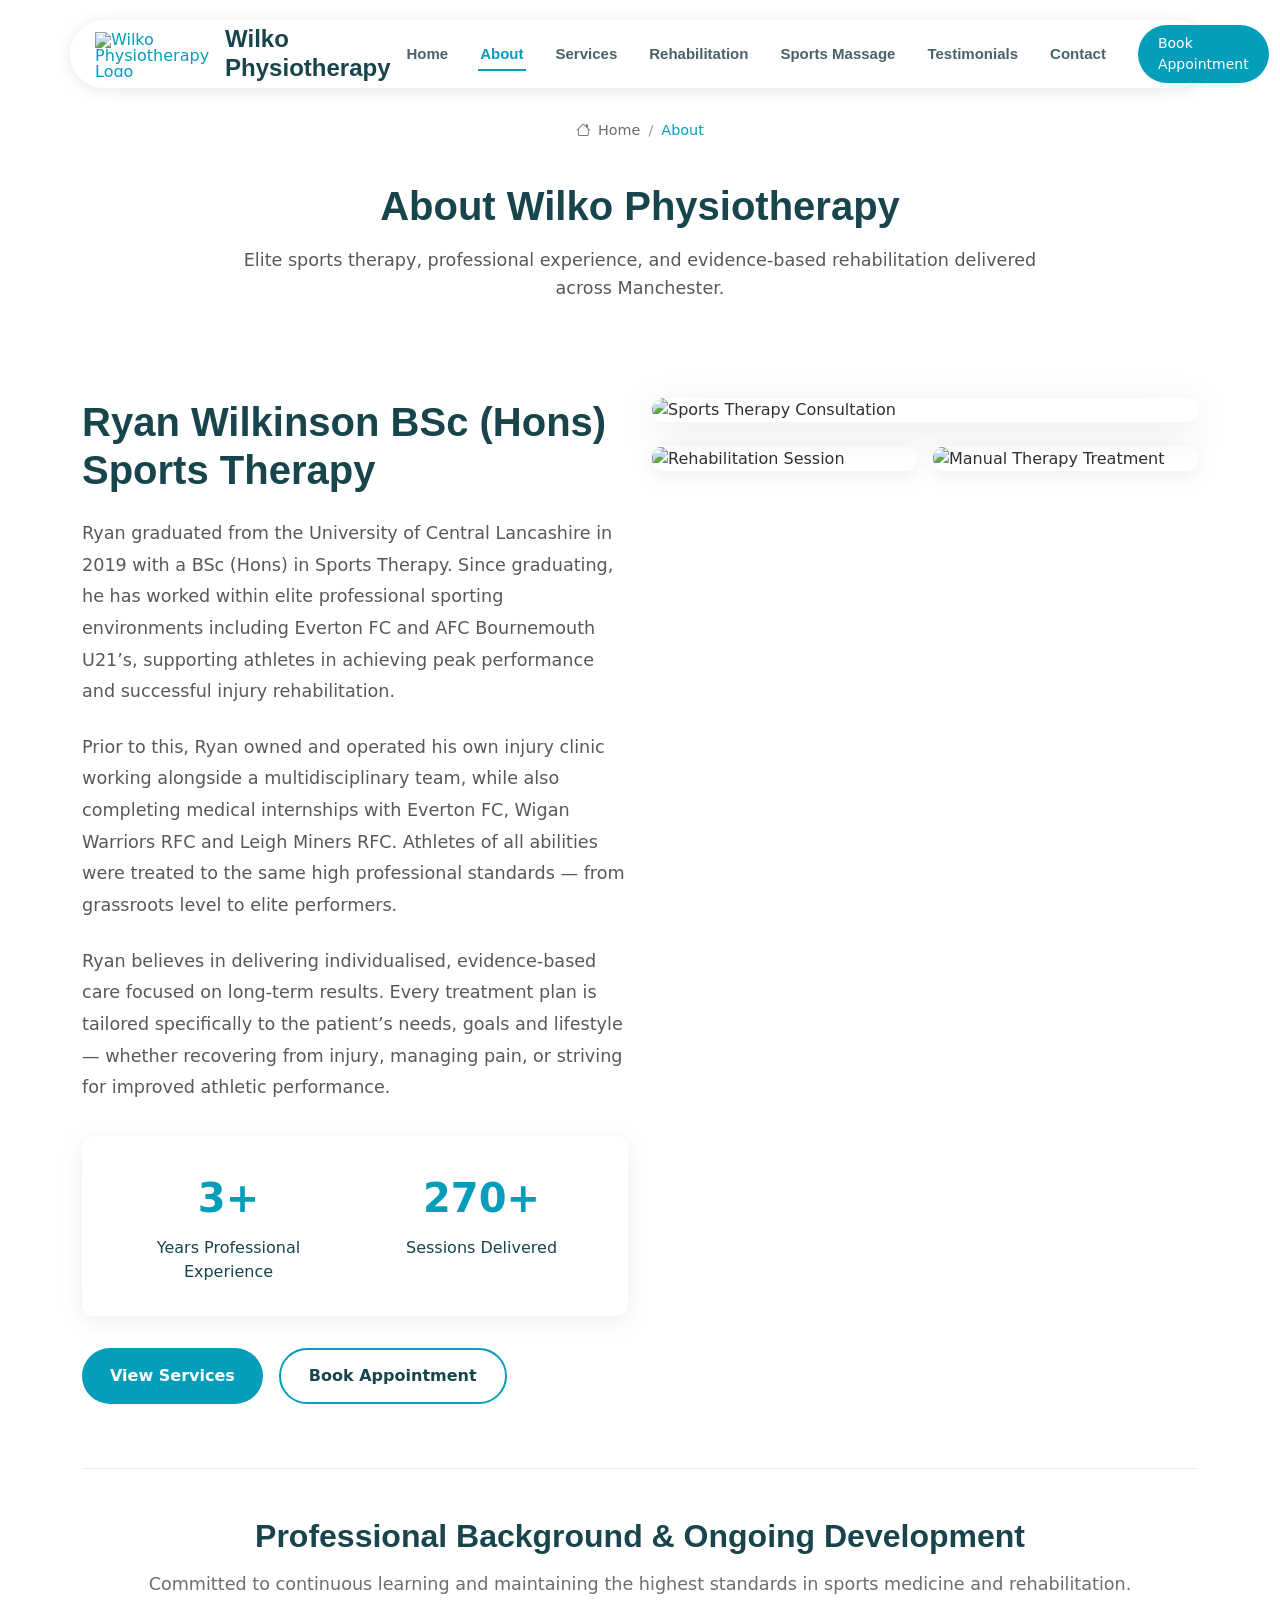
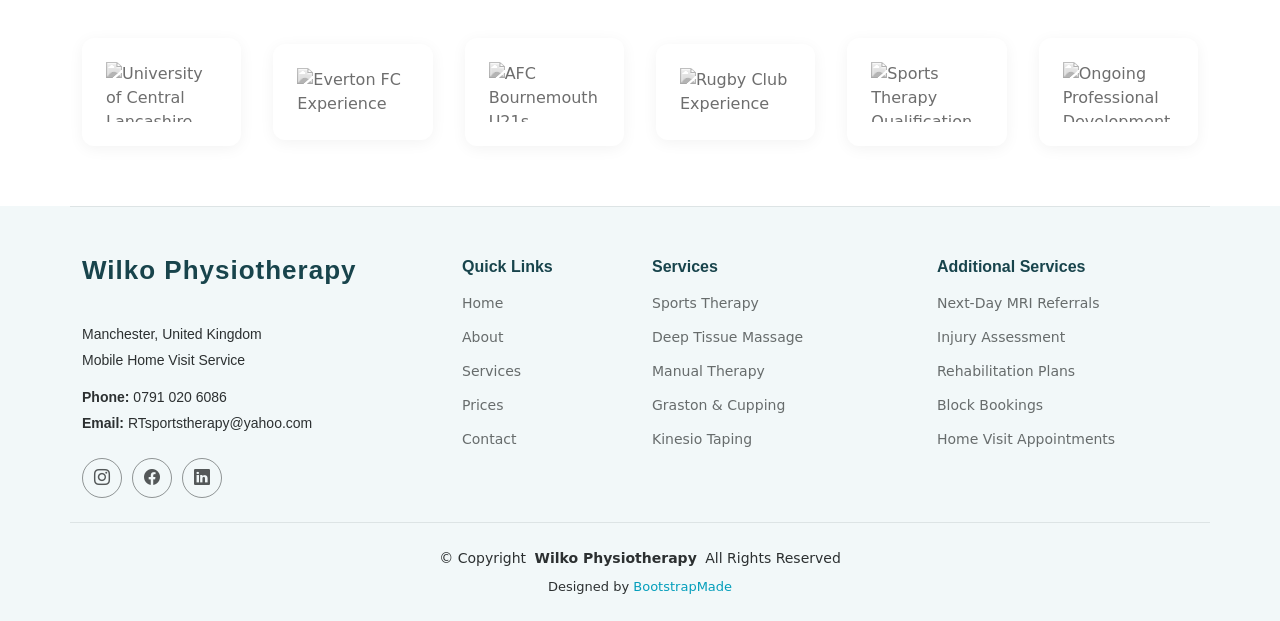
==== about.html @ 03a546a5 "first commit" ====
<!DOCTYPE html>
<html lang="en">

<head>
  <meta charset="utf-8">
  <meta content="width=device-width, initial-scale=1.0" name="viewport">

  <title>About | Wilko Physiotherapy Manchester</title>
  <meta name="description" content="Learn more about Wilko Physiotherapy in Manchester. Expert sports therapy, injury rehabilitation and performance treatment delivered by Ryan Wilkinson BSc (Hons).">
  <meta name="keywords" content="Sports Therapist Manchester, Physiotherapy Manchester, Injury Rehabilitation, Sports Massage Manchester, Wilko Physiotherapy">

  <!-- Favicons -->
  <link href="assets/img/wilko-favicon.png" rel="icon">
  <link href="assets/img/wilko-apple-touch.png" rel="apple-touch-icon">

  <!-- Google Fonts (Clean + Modern) -->
  <link href="https://fonts.googleapis.com" rel="preconnect">
  <link href="https://fonts.gstatic.com" rel="preconnect" crossorigin>
  <link href="https://fonts.googleapis.com/css2?family=Montserrat:wght@400;500;600;700&family=Inter:wght@300;400;500;600&display=swap" rel="stylesheet">

  <!-- Vendor CSS Files -->
  <link href="assets/vendor/bootstrap/css/bootstrap.min.css" rel="stylesheet">
  <link href="assets/vendor/bootstrap-icons/bootstrap-icons.css" rel="stylesheet">
  <link href="assets/vendor/aos/aos.css" rel="stylesheet">
  <link href="assets/vendor/fontawesome-free/css/all.min.css" rel="stylesheet">
  <link href="assets/vendor/swiper/swiper-bundle.min.css" rel="stylesheet">
  <link href="assets/vendor/glightbox/css/glightbox.min.css" rel="stylesheet">

  <!-- Main CSS File -->
  <link href="assets/css/main.css" rel="stylesheet">

</head>

<body class="about-page">

  <header id="header" class="header d-flex align-items-center fixed-top">
    <div class="header-container container-fluid container-xl position-relative d-flex align-items-center justify-content-between">

      <!-- Logo -->
      <a href="index.html" class="logo d-flex align-items-center me-auto me-xl-0">
        <img src="assets/img/wilko-logo.png" alt="Wilko Physiotherapy Logo" style="max-height: 45px;">
        <h1 class="sitename ms-2">Wilko Physiotherapy</h1>
      </a>

      <!-- Navigation -->
      <nav id="navmenu" class="navmenu">
        <ul>
          <li><a href="index.html">Home</a></li>
          <li><a href="about.html" class="active">About</a></li>
          <li><a href="services.html">Services</a></li>
          <li><a href="rehabilitation.html">Rehabilitation</a></li>
          <li><a href="sports-massage.html">Sports Massage</a></li>
          <li><a href="testimonials.html">Testimonials</a></li>
          <li><a href="contact.html">Contact</a></li>
        </ul>
        <i class="mobile-nav-toggle d-xl-none bi bi-list"></i>
      </nav>

      <!-- CTA Button -->
      <a class="btn-getstarted" href="contact.html">Book Appointment</a>

    </div>
  </header>

  <main class="main">

  <!-- Page Title -->
  <div class="page-title">
    <div class="breadcrumbs">
      <nav aria-label="breadcrumb">
        <ol class="breadcrumb">
          <li class="breadcrumb-item"><a href="index.html"><i class="bi bi-house"></i> Home</a></li>
          <li class="breadcrumb-item active current">About</li>
        </ol>
      </nav>
    </div>

    <div class="title-wrapper">
      <h1>About Wilko Physiotherapy</h1>
      <p>Elite sports therapy, professional experience, and evidence-based rehabilitation delivered across Manchester.</p>
    </div>
  </div><!-- End Page Title -->

  <!-- About Section -->
  <section id="about" class="about section">

    <div class="container" data-aos="fade-up" data-aos-delay="100">

      <div class="row gy-4">
        <div class="col-lg-6">
          <div class="content">
            <h2>Ryan Wilkinson BSc (Hons) Sports Therapy</h2>
            <p>
              Ryan graduated from the University of Central Lancashire in 2019 with a BSc (Hons) in Sports Therapy. Since graduating, he has worked within elite professional sporting environments including Everton FC and AFC Bournemouth U21’s, supporting athletes in achieving peak performance and successful injury rehabilitation.
            </p>
            <p>
              Prior to this, Ryan owned and operated his own injury clinic working alongside a multidisciplinary team, while also completing medical internships with Everton FC, Wigan Warriors RFC and Leigh Miners RFC. Athletes of all abilities were treated to the same high professional standards — from grassroots level to elite performers.
            </p>
            <p>
              Ryan believes in delivering individualised, evidence-based care focused on long-term results. Every treatment plan is tailored specifically to the patient’s needs, goals and lifestyle — whether recovering from injury, managing pain, or striving for improved athletic performance.
            </p>

            <div class="stats-container" data-aos="fade-up" data-aos-delay="200">
              <div class="row gy-4">
                <div class="col-sm-6 col-lg-12 col-xl-6">
                  <div class="stat-item">
                    <div class="stat-number">
                      <span data-purecounter-start="0" data-purecounter-end="6" data-purecounter-duration="1" class="purecounter"></span>+
                    </div>
                    <div class="stat-label">Years Professional Experience</div>
                  </div>
                </div>
                <div class="col-sm-6 col-lg-12 col-xl-6">
                  <div class="stat-item">
                    <div class="stat-number">
                      <span data-purecounter-start="0" data-purecounter-end="1000" data-purecounter-duration="2" class="purecounter"></span>+
                    </div>
                    <div class="stat-label">Sessions Delivered</div>
                  </div>
                </div>
              </div>
            </div>

            <div class="cta-buttons" data-aos="fade-up" data-aos-delay="300">
              <a href="services.html" class="btn-primary">View Services</a>
              <a href="contact.html" class="btn-secondary">Book Appointment</a>
            </div>
          </div>
        </div>

        <div class="col-lg-6">
          <div class="image-section" data-aos="fade-left" data-aos-delay="200">
            <div class="main-image">
              <img src="assets/img/health/consultation-3.webp" alt="Sports Therapy Consultation" class="img-fluid">
            </div>
            <div class="image-grid">
              <div class="grid-item">
                <img src="assets/img/health/facilities-2.webp" alt="Rehabilitation Session" class="img-fluid">
              </div>
              <div class="grid-item">
                <img src="assets/img/health/staff-5.webp" alt="Manual Therapy Treatment" class="img-fluid">
              </div>
            </div>
          </div>
        </div>
      </div>

      <div class="certifications-section" data-aos="fade-up" data-aos-delay="400">
        <div class="row">
          <div class="col-lg-12">
            <div class="section-header">
              <h3>Professional Background & Ongoing Development</h3>
              <p>Committed to continuous learning and maintaining the highest standards in sports medicine and rehabilitation.</p>
            </div>
            <div class="certifications-grid">
              <div class="certification-item">
                <img src="assets/img/clients/clients-1.webp" alt="University of Central Lancashire" class="img-fluid">
              </div>
              <div class="certification-item">
                <img src="assets/img/clients/clients-2.webp" alt="Everton FC Experience" class="img-fluid">
              </div>
              <div class="certification-item">
                <img src="assets/img/clients/clients-3.webp" alt="AFC Bournemouth U21s" class="img-fluid">
              </div>
              <div class="certification-item">
                <img src="assets/img/clients/clients-4.webp" alt="Rugby Club Experience" class="img-fluid">
              </div>
              <div class="certification-item">
                <img src="assets/img/clients/clients-5.webp" alt="Sports Therapy Qualification" class="img-fluid">
              </div>
              <div class="certification-item">
                <img src="assets/img/clients/clients-6.webp" alt="Ongoing Professional Development" class="img-fluid">
              </div>
            </div>
          </div>
        </div>
      </div>

    </div>

  </section><!-- /About Section -->

  </main>

 <footer id="footer" class="footer position-relative light-background">

  <div class="container footer-top">
    <div class="row gy-4">

      <!-- About / Contact -->
      <div class="col-lg-4 col-md-6 footer-about">
        <a href="index.html" class="logo d-flex align-items-center">
          <span class="sitename">Wilko Physiotherapy</span>
        </a>
        <div class="footer-contact pt-3">
          <p>Manchester, United Kingdom</p>
          <p>Mobile Home Visit Service</p>
          <p class="mt-3"><strong>Phone:</strong> <span>0791 020 6086</span></p>
          <p><strong>Email:</strong> <span>RTsportstherapy@yahoo.com</span></p>
        </div>
        <div class="social-links d-flex mt-4">
          <!-- Add real links when available -->
          <a href="#"><i class="bi bi-instagram"></i></a>
          <a href="#"><i class="bi bi-facebook"></i></a>
          <a href="#"><i class="bi bi-linkedin"></i></a>
        </div>
      </div>

      <!-- Quick Links -->
      <div class="col-lg-2 col-md-3 footer-links">
        <h4>Quick Links</h4>
        <ul>
          <li><a href="index.html">Home</a></li>
          <li><a href="about.html">About</a></li>
          <li><a href="services.html">Services</a></li>
          <li><a href="prices.html">Prices</a></li>
          <li><a href="contact.html">Contact</a></li>
        </ul>
      </div>

      <!-- Services -->
      <div class="col-lg-3 col-md-4 footer-links">
        <h4>Services</h4>
        <ul>
          <li><a href="services.html">Sports Therapy</a></li>
          <li><a href="services.html">Deep Tissue Massage</a></li>
          <li><a href="services.html">Manual Therapy</a></li>
          <li><a href="services.html">Graston & Cupping</a></li>
          <li><a href="services.html">Kinesio Taping</a></li>
        </ul>
      </div>

      <!-- MRI & Booking Info -->
      <div class="col-lg-3 col-md-4 footer-links">
        <h4>Additional Services</h4>
        <ul>
          <li><a href="contact.html">Next-Day MRI Referrals</a></li>
          <li><a href="contact.html">Injury Assessment</a></li>
          <li><a href="contact.html">Rehabilitation Plans</a></li>
          <li><a href="contact.html">Block Bookings</a></li>
          <li><a href="contact.html">Home Visit Appointments</a></li>
        </ul>
      </div>

    </div>
  </div>

  <div class="container copyright text-center mt-4">
    <p>© <span>Copyright</span> 
      <strong class="px-1 sitename">Wilko Physiotherapy</strong> 
      <span>All Rights Reserved</span>
    </p>
    <div class="credits">
      <!-- All the links in the footer should remain intact. -->
      <!-- You can delete the links only if you've purchased the pro version. -->
      Designed by <a href="https://bootstrapmade.com/">BootstrapMade</a>
    </div>
  </div>

</footer>

  <!-- Scroll Top -->
  <a href="#" id="scroll-top" class="scroll-top d-flex align-items-center justify-content-center"><i class="bi bi-arrow-up-short"></i></a>

  <!-- Preloader -->
  <div id="preloader"></div>

  <!-- Vendor JS Files -->
  <script src="assets/vendor/bootstrap/js/bootstrap.bundle.min.js"></script>
  <script src="assets/vendor/php-email-form/validate.js"></script>
  <script src="assets/vendor/aos/aos.js"></script>
  <script src="assets/vendor/purecounter/purecounter_vanilla.js"></script>
  <script src="assets/vendor/swiper/swiper-bundle.min.js"></script>
  <script src="assets/vendor/imagesloaded/imagesloaded.pkgd.min.js"></script>
  <script src="assets/vendor/isotope-layout/isotope.pkgd.min.js"></script>
  <script src="assets/vendor/glightbox/js/glightbox.min.js"></script>

  <!-- Main JS File -->
  <script src="assets/js/main.js"></script>

</body>

</html>
---- assets/css/main.css ----
/**
* Template Name: MediTrust
* Template URL: https://bootstrapmade.com/meditrust-bootstrap-hospital-website-template/
* Updated: Jul 04 2025 with Bootstrap v5.3.7
* Author: BootstrapMade.com
* License: https://bootstrapmade.com/license/
*/

@charset "UTF-8";

/*--------------------------------------------------------------
# Font & Color Variables
# Help: https://bootstrapmade.com/color-system/
--------------------------------------------------------------*/
/* Fonts */
:root {
  --default-font: "Roboto",  system-ui, -apple-system, "Segoe UI", Roboto, "Helvetica Neue", Arial, "Noto Sans", "Liberation Sans", sans-serif, "Apple Color Emoji", "Segoe UI Emoji", "Segoe UI Symbol", "Noto Color Emoji";
  --heading-font: "Raleway",  sans-serif;
  --nav-font: "Lato",  sans-serif;
}

/* Global Colors - The following color variables are used throughout the website. Updating them here will change the color scheme of the entire website */
:root { 
  --background-color: #ffffff; /* Background color for the entire website, including individual sections */
  --default-color: #2c3031; /* Default color used for the majority of the text content across the entire website */
  --heading-color: #18444c; /* Color for headings, subheadings and title throughout the website */
  --accent-color: #049ebb; /* Accent color that represents your brand on the website. It's used for buttons, links, and other elements that need to stand out */
  --surface-color: #ffffff; /* The surface color is used as a background of boxed elements within sections, such as cards, icon boxes, or other elements that require a visual separation from the global background. */
  --contrast-color: #ffffff; /* Contrast color for text, ensuring readability against backgrounds of accent, heading, or default colors. */
}

/* Nav Menu Colors - The following color variables are used specifically for the navigation menu. They are separate from the global colors to allow for more customization options */
:root {
  --nav-color: #496268;  /* The default color of the main navmenu links */
  --nav-hover-color: #049ebb; /* Applied to main navmenu links when they are hovered over or active */
  --nav-mobile-background-color: #ffffff; /* Used as the background color for mobile navigation menu */
  --nav-dropdown-background-color: #ffffff; /* Used as the background color for dropdown items that appear when hovering over primary navigation items */
  --nav-dropdown-color: #496268; /* Used for navigation links of the dropdown items in the navigation menu. */
  --nav-dropdown-hover-color: #049ebb; /* Similar to --nav-hover-color, this color is applied to dropdown navigation links when they are hovered over. */
}

/* Color Presets - These classes override global colors when applied to any section or element, providing reuse of the sam color scheme. */

.light-background {
  --background-color: #f2f8f9;
  --surface-color: #ffffff;
}

.dark-background {
  --background-color: #021418;
  --default-color: #ffffff;
  --heading-color: #ffffff;
  --surface-color: #11262a;
  --contrast-color: #ffffff;
}

/* Smooth scroll */
:root {
  scroll-behavior: smooth;
}

/*--------------------------------------------------------------
# General Styling & Shared Classes
--------------------------------------------------------------*/
body {
  color: var(--default-color);
  background-color: var(--background-color);
  font-family: var(--default-font);
}

a {
  color: var(--accent-color);
  text-decoration: none;
  transition: 0.3s;
}

a:hover {
  color: color-mix(in srgb, var(--accent-color), transparent 25%);
  text-decoration: none;
}

h1,
h2,
h3,
h4,
h5,
h6 {
  color: var(--heading-color);
  font-family: var(--heading-font);
}

/* PHP Email Form Messages
------------------------------*/
.php-email-form .error-message {
  display: none;
  background: #df1529;
  color: #ffffff;
  text-align: left;
  padding: 15px;
  margin-bottom: 24px;
  font-weight: 600;
}

.php-email-form .sent-message {
  display: none;
  color: #ffffff;
  background: #059652;
  text-align: center;
  padding: 15px;
  margin-bottom: 24px;
  font-weight: 600;
}

.php-email-form .loading {
  display: none;
  background: var(--surface-color);
  text-align: center;
  padding: 15px;
  margin-bottom: 24px;
}

.php-email-form .loading:before {
  content: "";
  display: inline-block;
  border-radius: 50%;
  width: 24px;
  height: 24px;
  margin: 0 10px -6px 0;
  border: 3px solid var(--accent-color);
  border-top-color: var(--surface-color);
  animation: php-email-form-loading 1s linear infinite;
}

@keyframes php-email-form-loading {
  0% {
    transform: rotate(0deg);
  }

  100% {
    transform: rotate(360deg);
  }
}

/*--------------------------------------------------------------
# Global Header
--------------------------------------------------------------*/
.header {
  --background-color: rgba(255, 255, 255, 0);
  color: var(--default-color);
  background-color: var(--background-color);
  padding: 20px 0;
  transition: all 0.5s;
  z-index: 997;
}

.header .header-container {
  background: var(--surface-color);
  border-radius: 50px;
  padding: 5px 25px;
  box-shadow: 0px 2px 15px rgba(0, 0, 0, 0.1);
}

.header .logo {
  line-height: 1;
}

.header .logo img {
  max-height: 36px;
  margin-right: 8px;
}

.header .logo svg {
  height: 32px;
  padding-right: 5px;
  color: var(--accent-color);
}

@media (max-width: 575px) {
  .header .logo svg {
    height: 28px;
  }
}

.header .logo h1 {
  font-size: 24px;
  margin: 0;
  font-weight: 700;
  color: var(--heading-color);
}

@media (max-width: 575px) {
  .header .logo h1 {
    font-size: 20px;
  }
}

.header .btn-getstarted,
.header .btn-getstarted:focus {
  color: var(--contrast-color);
  background: var(--accent-color);
  font-size: 14px;
  padding: 8px 20px;
  margin: 0 0 0 30px;
  border-radius: 50px;
  transition: 0.3s;
}

.header .btn-getstarted:hover,
.header .btn-getstarted:focus:hover {
  color: var(--contrast-color);
  background: color-mix(in srgb, var(--accent-color), transparent 15%);
}

@media (max-width: 1200px) {
  .header {
    padding-top: 10px;
  }

  .header .header-container {
    margin-left: 10px;
    margin-right: 10px;
    padding: 10px 5px 10px 15px;
  }

  .header .logo {
    order: 1;
  }

  .header .btn-getstarted {
    order: 2;
    margin: 0 10px 0 0;
    padding: 6px 15px;
  }

  .header .navmenu {
    order: 3;
  }
}

/*--------------------------------------------------------------
# Navigation Menu
--------------------------------------------------------------*/
/* Desktop Navigation */
@media (min-width: 1200px) {
  .navmenu {
    padding: 0;
  }

  .navmenu ul {
    margin: 0;
    padding: 0;
    display: flex;
    list-style: none;
    align-items: center;
  }

  .navmenu li {
    position: relative;
  }

  .navmenu>ul>li {
    white-space: nowrap;
    padding: 15px 14px;
  }

  .navmenu>ul>li:last-child {
    padding-right: 0;
  }

  .navmenu a,
  .navmenu a:focus {
    color: var(--nav-color);
    font-size: 15px;
    padding: 0 2px;
    font-family: var(--nav-font);
    font-weight: 600;
    display: flex;
    align-items: center;
    justify-content: space-between;
    white-space: nowrap;
    transition: 0.3s;
    position: relative;
  }

  .navmenu a i,
  .navmenu a:focus i {
    font-size: 12px;
    line-height: 0;
    margin-left: 5px;
    transition: 0.3s;
  }

  .navmenu>ul>li>a:before {
    content: "";
    position: absolute;
    width: 100%;
    height: 2px;
    bottom: -6px;
    left: 0;
    background-color: var(--accent-color);
    visibility: hidden;
    width: 0px;
    transition: all 0.3s ease-in-out 0s;
  }

  .navmenu a:hover:before,
  .navmenu li:hover>a:before,
  .navmenu .active:before {
    visibility: visible;
    width: 100%;
  }

  .navmenu li:hover>a,
  .navmenu .active,
  .navmenu .active:focus {
    color: var(--nav-hover-color);
  }

  .navmenu .dropdown ul {
    margin: 0;
    padding: 10px 0;
    background: var(--nav-dropdown-background-color);
    display: block;
    position: absolute;
    visibility: hidden;
    left: 14px;
    top: 130%;
    opacity: 0;
    transition: 0.3s;
    border-radius: 4px;
    z-index: 99;
    box-shadow: 0px 0px 30px rgba(0, 0, 0, 0.1);
  }

  .navmenu .dropdown ul li {
    min-width: 200px;
  }

  .navmenu .dropdown ul a {
    padding: 10px 20px;
    font-size: 15px;
    text-transform: none;
    color: var(--nav-dropdown-color);
  }

  .navmenu .dropdown ul a i {
    font-size: 12px;
  }

  .navmenu .dropdown ul a:hover,
  .navmenu .dropdown ul .active:hover,
  .navmenu .dropdown ul li:hover>a {
    color: var(--nav-dropdown-hover-color);
  }

  .navmenu .dropdown:hover>ul {
    opacity: 1;
    top: 100%;
    visibility: visible;
  }

  .navmenu .dropdown .dropdown ul {
    top: 0;
    left: -90%;
    visibility: hidden;
  }

  .navmenu .dropdown .dropdown:hover>ul {
    opacity: 1;
    top: 0;
    left: -100%;
    visibility: visible;
  }
}

/* Mobile Navigation */
@media (max-width: 1199px) {
  .mobile-nav-toggle {
    color: var(--nav-color);
    font-size: 28px;
    line-height: 0;
    margin-right: 10px;
    cursor: pointer;
    transition: color 0.3s;
  }

  .navmenu {
    padding: 0;
    z-index: 9997;
  }

  .navmenu ul {
    display: none;
    list-style: none;
    position: absolute;
    inset: 60px 20px 20px 20px;
    padding: 10px 0;
    margin: 0;
    border-radius: 6px;
    background-color: var(--nav-mobile-background-color);
    border: 1px solid color-mix(in srgb, var(--default-color), transparent 90%);
    box-shadow: none;
    overflow-y: auto;
    transition: 0.3s;
    z-index: 9998;
  }

  .navmenu a,
  .navmenu a:focus {
    color: var(--nav-dropdown-color);
    padding: 10px 20px;
    font-family: var(--nav-font);
    font-size: 17px;
    font-weight: 500;
    display: flex;
    align-items: center;
    justify-content: space-between;
    white-space: nowrap;
    transition: 0.3s;
  }

  .navmenu a i,
  .navmenu a:focus i {
    font-size: 12px;
    line-height: 0;
    margin-left: 5px;
    width: 30px;
    height: 30px;
    display: flex;
    align-items: center;
    justify-content: center;
    border-radius: 50%;
    transition: 0.3s;
    background-color: color-mix(in srgb, var(--accent-color), transparent 90%);
  }

  .navmenu a i:hover,
  .navmenu a:focus i:hover {
    background-color: var(--accent-color);
    color: var(--contrast-color);
  }

  .navmenu a:hover,
  .navmenu .active,
  .navmenu .active:focus {
    color: var(--nav-dropdown-hover-color);
  }

  .navmenu .active i,
  .navmenu .active:focus i {
    background-color: var(--accent-color);
    color: var(--contrast-color);
    transform: rotate(180deg);
  }

  .navmenu .dropdown ul {
    position: static;
    display: none;
    z-index: 99;
    padding: 10px 0;
    margin: 10px 20px;
    background-color: var(--nav-dropdown-background-color);
    transition: all 0.5s ease-in-out;
  }

  .navmenu .dropdown ul ul {
    background-color: rgba(33, 37, 41, 0.1);
  }

  .navmenu .dropdown>.dropdown-active {
    display: block;
    background-color: rgba(33, 37, 41, 0.03);
  }

  .mobile-nav-active {
    overflow: hidden;
  }

  .mobile-nav-active .mobile-nav-toggle {
    color: #fff;
    position: absolute;
    font-size: 32px;
    top: 15px;
    right: 15px;
    margin-right: 0;
    z-index: 9999;
  }

  .mobile-nav-active .navmenu {
    position: fixed;
    overflow: hidden;
    inset: 0;
    background: rgba(33, 37, 41, 0.8);
    transition: 0.3s;
  }

  .mobile-nav-active .navmenu>ul {
    display: block;
  }
}

/*--------------------------------------------------------------
# Global Footer
--------------------------------------------------------------*/
.footer {
  color: var(--default-color);
  background-color: var(--background-color);
  font-size: 14px;
  position: relative;
}

.footer .footer-top {
  padding-top: 50px;
  border-top: 1px solid color-mix(in srgb, var(--default-color), transparent 90%);
}

.footer .footer-about .logo {
  line-height: 1;
  margin-bottom: 25px;
}

.footer .footer-about .logo img {
  max-height: 40px;
  margin-right: 6px;
}

.footer .footer-about .logo span {
  color: var(--heading-color);
  font-family: var(--heading-font);
  font-size: 26px;
  font-weight: 700;
  letter-spacing: 1px;
}

.footer .footer-about p {
  font-size: 14px;
  font-family: var(--heading-font);
}

.footer .social-links a {
  display: flex;
  align-items: center;
  justify-content: center;
  width: 40px;
  height: 40px;
  border-radius: 50%;
  border: 1px solid color-mix(in srgb, var(--default-color), transparent 50%);
  font-size: 16px;
  color: color-mix(in srgb, var(--default-color), transparent 20%);
  margin-right: 10px;
  transition: 0.3s;
}

.footer .social-links a:hover {
  color: var(--accent-color);
  border-color: var(--accent-color);
}

.footer h4 {
  font-size: 16px;
  font-weight: bold;
  position: relative;
  padding-bottom: 12px;
}

.footer .footer-links {
  margin-bottom: 30px;
}

.footer .footer-links ul {
  list-style: none;
  padding: 0;
  margin: 0;
}

.footer .footer-links ul i {
  padding-right: 2px;
  font-size: 12px;
  line-height: 0;
}

.footer .footer-links ul li {
  padding: 10px 0;
  display: flex;
  align-items: center;
}

.footer .footer-links ul li:first-child {
  padding-top: 0;
}

.footer .footer-links ul a {
  color: color-mix(in srgb, var(--default-color), transparent 30%);
  display: inline-block;
  line-height: 1;
}

.footer .footer-links ul a:hover {
  color: var(--accent-color);
}

.footer .footer-contact p {
  margin-bottom: 5px;
}

.footer .copyright {
  padding: 25px 0;
  border-top: 1px solid color-mix(in srgb, var(--default-color), transparent 90%);
}

.footer .copyright p {
  margin-bottom: 0;
}

.footer .credits {
  margin-top: 8px;
  font-size: 13px;
}

/*--------------------------------------------------------------
# Preloader
--------------------------------------------------------------*/
#preloader {
  position: fixed;
  inset: 0;
  z-index: 9999;
  overflow: hidden;
  background-color: var(--background-color);
  transition: all 0.6s ease-out;
}

#preloader:before {
  content: "";
  position: fixed;
  top: calc(50% - 30px);
  left: calc(50% - 30px);
  border: 6px solid var(--accent-color);
  border-top-color: color-mix(in srgb, var(--accent-color), transparent 90%);
  border-radius: 50%;
  width: 60px;
  height: 60px;
  animation: animate-preloader 1s linear infinite;
}

@keyframes animate-preloader {
  0% {
    transform: rotate(0deg);
  }

  100% {
    transform: rotate(360deg);
  }
}

/*--------------------------------------------------------------
# Scroll Top Button
--------------------------------------------------------------*/
.scroll-top {
  position: fixed;
  visibility: hidden;
  opacity: 0;
  right: 15px;
  bottom: -15px;
  z-index: 99999;
  background-color: var(--accent-color);
  width: 44px;
  height: 44px;
  border-radius: 50px;
  transition: all 0.4s;
}

.scroll-top i {
  font-size: 24px;
  color: var(--contrast-color);
  line-height: 0;
}

.scroll-top:hover {
  background-color: color-mix(in srgb, var(--accent-color), transparent 20%);
  color: var(--contrast-color);
}

.scroll-top.active {
  visibility: visible;
  opacity: 1;
  bottom: 15px;
}

/*--------------------------------------------------------------
# Disable aos animation delay on mobile devices
--------------------------------------------------------------*/
@media screen and (max-width: 768px) {
  [data-aos-delay] {
    transition-delay: 0 !important;
  }
}

/*--------------------------------------------------------------
# Global Page Titles & Breadcrumbs
--------------------------------------------------------------*/
.page-title {
  text-align: center;
  padding: 120px 0 20px 0;
}

.page-title .breadcrumbs {
  margin-bottom: 1.5rem;
}

.page-title .breadcrumbs .breadcrumb {
  justify-content: center;
  margin: 0;
  padding: 0;
  background: none;
}

.page-title .breadcrumbs .breadcrumb .breadcrumb-item {
  font-size: 0.9rem;
  color: color-mix(in srgb, var(--default-color), transparent 30%);
}

.page-title .breadcrumbs .breadcrumb .breadcrumb-item.active {
  color: var(--accent-color);
}

.page-title .breadcrumbs .breadcrumb .breadcrumb-item a {
  color: inherit;
  text-decoration: none;
  transition: color 0.3s ease;
}

.page-title .breadcrumbs .breadcrumb .breadcrumb-item a:hover {
  color: var(--accent-color);
}

.page-title .breadcrumbs .breadcrumb .breadcrumb-item a i {
  font-size: 0.9rem;
  margin-right: 0.2rem;
}

.page-title .breadcrumbs .breadcrumb .breadcrumb-item+.breadcrumb-item::before {
  color: color-mix(in srgb, var(--default-color), transparent 50%);
}

.page-title .title-wrapper {
  max-width: 800px;
  margin: 0 auto;
  padding: 1rem 0;
}

.page-title .title-wrapper h1 {
  font-size: 2.5rem;
  margin-bottom: 1rem;
  font-weight: 700;
  color: var(--heading-color);
}

.page-title .title-wrapper p {
  font-size: 1.1rem;
  color: color-mix(in srgb, var(--default-color), transparent 20%);
  margin: 0;
  line-height: 1.6;
}

@media (max-width: 768px) {
  .page-title .title-wrapper h1 {
    font-size: 2rem;
  }

  .page-title .title-wrapper p {
    font-size: 1rem;
  }
}

@media (max-width: 576px) {
  .page-title .title-wrapper h1 {
    font-size: 1.75rem;
  }
}

/*--------------------------------------------------------------
# Global Sections
--------------------------------------------------------------*/
section,
.section {
  color: var(--default-color);
  background-color: var(--background-color);
  padding: 60px 0;
  scroll-margin-top: 90px;
  overflow: clip;
}

@media (max-width: 1199px) {

  section,
  .section {
    scroll-margin-top: 66px;
  }
}

/*--------------------------------------------------------------
# Global Section Titles
--------------------------------------------------------------*/
.section-title {
  text-align: center;
  padding-bottom: 60px;
  position: relative;
}

.section-title h2 {
  font-size: 32px;
  font-weight: 700;
  margin-bottom: 20px;
  padding-bottom: 20px;
  position: relative;
}

.section-title h2:after {
  content: "";
  position: absolute;
  display: block;
  width: 50px;
  height: 3px;
  background: var(--accent-color);
  left: 0;
  right: 0;
  bottom: 0;
  margin: auto;
}

.section-title p {
  margin-bottom: 0;
}

/*--------------------------------------------------------------
# Hero Section
--------------------------------------------------------------*/
.hero {
  padding: 0;
  position: relative;
  overflow: hidden;
}

.hero .hero-wrapper {
  position: relative;
  width: 100%;
  min-height: 70vh;
  display: flex;
  align-items: center;
  padding: 120px 0 60px 0;
}

.hero .hero-image {
  position: absolute;
  top: 0;
  left: 0;
  width: 100%;
  height: 100%;
  z-index: 1;
}

.hero .hero-image::after {
  content: "";
  position: absolute;
  top: 0;
  left: 0;
  width: 100%;
  height: 100%;
  background: linear-gradient(135deg, color-mix(in srgb, var(--background-color), transparent 20%) 0%, color-mix(in srgb, var(--background-color), transparent 50%) 100%);
  z-index: 2;
}

.hero .hero-image img {
  width: 100%;
  height: 100%;
  object-fit: cover;
  object-position: center;
}

.hero .hero-content {
  position: relative;
  z-index: 3;
  padding: 3rem 0;
  width: 100%;
}

.hero .hero-content .content-box {
  padding: 2rem 0;
}

.hero .hero-content .content-box .badge-accent {
  display: inline-block;
  background-color: color-mix(in srgb, var(--accent-color), transparent 20%);
  color: var(--contrast-color);
  padding: 0.5rem 1rem;
  border-radius: 50px;
  font-size: 0.9rem;
  font-weight: 500;
  margin-bottom: 1.5rem;
}

.hero .hero-content .content-box h1 {
  font-size: 3.5rem;
  font-weight: 700;
  margin-bottom: 1.5rem;
  line-height: 1.2;
}

.hero .hero-content .content-box p {
  font-size: 1.2rem;
  margin-bottom: 2rem;
  max-width: 600px;
}

.hero .hero-content .content-box .cta-group {
  display: flex;
  gap: 1rem;
  margin-bottom: 2rem;
}

.hero .hero-content .content-box .cta-group .btn {
  padding: 0.8rem 2rem;
  font-weight: 600;
  border-radius: 50px;
  transition: all 0.3s ease;
  font-size: 1rem;
}

.hero .hero-content .content-box .cta-group .btn.btn-primary {
  background-color: var(--accent-color);
  border: 2px solid var(--accent-color);
  color: var(--contrast-color);
}

.hero .hero-content .content-box .cta-group .btn.btn-primary:hover {
  background-color: color-mix(in srgb, var(--accent-color), transparent 20%);
  border-color: color-mix(in srgb, var(--accent-color), transparent 20%);
}

.hero .hero-content .content-box .cta-group .btn.btn-outline {
  background-color: transparent;
  border: 2px solid var(--accent-color);
  color: var(--accent-color);
}

.hero .hero-content .content-box .cta-group .btn.btn-outline:hover {
  background-color: var(--accent-color);
  border-color: var(--accent-color);
  color: var(--contrast-color);
}

.hero .hero-content .content-box .info-badges {
  display: flex;
  gap: 2rem;
}

.hero .hero-content .content-box .info-badges .badge-item {
  display: flex;
  align-items: center;
  gap: 1rem;
}

.hero .hero-content .content-box .info-badges .badge-item i {
  font-size: 2rem;
  color: var(--accent-color);
}

.hero .hero-content .content-box .info-badges .badge-item .badge-content {
  display: flex;
  flex-direction: column;
}

.hero .hero-content .content-box .info-badges .badge-item .badge-content span {
  color: color-mix(in srgb, var(--default-color), transparent 20%);
  font-size: 0.9rem;
}

.hero .hero-content .content-box .info-badges .badge-item .badge-content strong {
  font-size: 1.1rem;
  font-weight: 600;
}

.hero .features-wrapper {
  background-color: color-mix(in srgb, var(--surface-color), transparent 20%);
  border-radius: 15px;
  box-shadow: 0 10px 30px rgba(0, 0, 0, 0.1);
  justify-content: space-between;
  padding: 2rem;
  margin-top: 15px;
}

.hero .features-wrapper .feature-item {
  display: flex;
  align-items: flex-start;
  gap: 1rem;
  flex: 1;
}

.hero .features-wrapper .feature-item .feature-icon {
  display: flex;
  align-items: center;
  justify-content: center;
  width: 60px;
  height: 60px;
  background-color: color-mix(in srgb, var(--accent-color), transparent 85%);
  border-radius: 12px;
  flex-shrink: 0;
}

.hero .features-wrapper .feature-item .feature-icon i {
  font-size: 1.8rem;
  color: var(--accent-color);
}

.hero .features-wrapper .feature-item .feature-text h3 {
  font-size: 1.2rem;
  font-weight: 600;
  margin-bottom: 0.5rem;
}

.hero .features-wrapper .feature-item .feature-text p {
  font-size: 0.95rem;
  color: color-mix(in srgb, var(--default-color), transparent 30%);
  margin-bottom: 0;
}

@media (max-width: 1200px) {
  .hero .hero-content .content-box h1 {
    font-size: 3rem;
  }

  .hero .floating-features .features-wrapper {
    padding: 1.5rem;
    gap: 1rem;
  }
}

@media (max-width: 992px) {
  .hero .hero-wrapper {
    height: auto;
    min-height: 600px;
  }

  .hero .hero-content .content-box h1 {
    font-size: 2.5rem;
  }

  .hero .floating-features {
    position: relative;
    transform: translateY(0);
    padding: 3rem 0;
  }

  .hero .floating-features .features-wrapper {
    flex-direction: column;
  }

  .hero .floating-features .features-wrapper .feature-item {
    padding: 1rem 0;
    border-bottom: 1px solid color-mix(in srgb, var(--default-color), transparent 90%);
  }

  .hero .floating-features .features-wrapper .feature-item:last-child {
    border-bottom: none;
  }
}

@media (max-width: 768px) {
  .hero .hero-wrapper {
    min-height: 500px;
  }

  .hero .hero-image::after {
    background: linear-gradient(180deg, rgba(0, 0, 0, 0.5) 0%, rgba(0, 0, 0, 0.7) 100%);
  }

  .hero .hero-content .content-box h1 {
    font-size: 2.2rem;
  }

  .hero .hero-content .content-box p {
    font-size: 1rem;
  }

  .hero .hero-content .content-box .cta-group {
    flex-direction: column;
    gap: 0.8rem;
  }

  .hero .hero-content .content-box .cta-group .btn {
    width: 100%;
    text-align: center;
  }

  .hero .hero-content .content-box .info-badges {
    flex-direction: column;
    gap: 1rem;
  }
}

@media (max-width: 576px) {
  .hero .hero-content .content-box {
    padding: 1rem 0;
  }

  .hero .hero-content .content-box h1 {
    font-size: 1.8rem;
  }
}

/*--------------------------------------------------------------
# Home About Section
--------------------------------------------------------------*/
.home-about .about-image {
  position: relative;
}

.home-about .about-image img {
  box-shadow: 0 15px 30px rgba(0, 0, 0, 0.1);
}

.home-about .about-image .experience-badge {
  position: absolute;
  bottom: 0;
  right: 30px;
  background-color: var(--accent-color);
  color: var(--contrast-color);
  padding: 20px;
  border-radius: 8px;
  box-shadow: 0 10px 20px rgba(0, 0, 0, 0.1);
  transform: translateY(30%);
}

.home-about .about-image .experience-badge .years {
  display: block;
  font-size: 36px;
  font-weight: 700;
  line-height: 1.1;
}

.home-about .about-image .experience-badge .text {
  font-size: 14px;
  display: block;
}

@media (max-width: 576px) {
  .home-about .about-image .experience-badge {
    right: 15px;
    padding: 15px;
  }

  .home-about .about-image .experience-badge .years {
    font-size: 28px;
  }

  .home-about .about-image .experience-badge .text {
    font-size: 12px;
  }
}

.home-about .about-content h2 {
  margin-bottom: 16px;
  font-weight: 700;
  font-size: 32px;
}

@media (max-width: 768px) {
  .home-about .about-content h2 {
    font-size: 28px;
  }
}

.home-about .about-content .lead {
  color: color-mix(in srgb, var(--heading-color), transparent 20%);
  font-size: 18px;
  margin-bottom: 16px;
  font-weight: 500;
}

.home-about .about-content p {
  margin-bottom: 16px;
}

.home-about .feature-item {
  padding: 20px;
  border-radius: 8px;
  background-color: var(--surface-color);
  height: 100%;
  box-shadow: 0 5px 15px rgba(0, 0, 0, 0.05);
  transition: transform 0.3s, box-shadow 0.3s;
}

.home-about .feature-item:hover {
  transform: translateY(-5px);
  box-shadow: 0 10px 20px rgba(0, 0, 0, 0.1);
}

.home-about .feature-item .icon {
  font-size: 32px;
  color: var(--accent-color);
  margin-bottom: 15px;
}

.home-about .feature-item h4 {
  font-size: 18px;
  margin-bottom: 10px;
  font-weight: 600;
}

.home-about .feature-item p {
  font-size: 14px;
  margin-bottom: 0;
}

.home-about .cta-wrapper {
  display: flex;
  flex-wrap: wrap;
  gap: 15px;
}

.home-about .cta-wrapper .btn {
  padding: 10px 24px;
  font-weight: 500;
  border-radius: 6px;
  transition: all 0.3s;
}

.home-about .cta-wrapper .btn-primary {
  background-color: var(--accent-color);
  border-color: var(--accent-color);
  color: var(--contrast-color);
}

.home-about .cta-wrapper .btn-primary:hover {
  background-color: color-mix(in srgb, var(--accent-color), #000 10%);
  border-color: color-mix(in srgb, var(--accent-color), #000 10%);
}

.home-about .cta-wrapper .btn-outline {
  border: 1px solid color-mix(in srgb, var(--default-color), transparent 70%);
  color: var(--default-color);
}

.home-about .cta-wrapper .btn-outline:hover {
  background-color: color-mix(in srgb, var(--default-color), transparent 90%);
  border-color: color-mix(in srgb, var(--default-color), transparent 50%);
}

.home-about .certifications-row {
  border-top: 1px solid color-mix(in srgb, var(--default-color), transparent 90%);
}

.home-about .certifications-row .certification-title {
  font-size: 20px;
  margin-bottom: 20px;
  color: var(--heading-color);
}

.home-about .certifications {
  display: flex;
  justify-content: center;
  align-items: center;
  flex-wrap: wrap;
  gap: 30px;
}

.home-about .certifications .certification-item {
  flex: 0 0 150px;
  text-align: center;
  transition: transform 0.3s;
}

.home-about .certifications .certification-item img {
  max-width: 100%;
  height: auto;
  filter: grayscale(100%);
  opacity: 0.7;
  transition: filter 0.3s, opacity 0.3s;
}

.home-about .certifications .certification-item:hover {
  transform: translateY(-5px);
}

.home-about .certifications .certification-item:hover img {
  filter: grayscale(0%);
  opacity: 1;
}

@media (max-width: 576px) {
  .home-about .certifications .certification-item {
    flex: 0 0 120px;
  }
}

@media (max-width: 768px) {
  .home-about .certifications {
    gap: 20px;
  }
}

@media (max-width: 992px) {
  .home-about .about-content {
    margin-top: 60px;
  }
}

/*--------------------------------------------------------------
# Featured Departments Section
--------------------------------------------------------------*/
.featured-departments .department-card {
  background: var(--surface-color);
  border-radius: 12px;
  overflow: hidden;
  box-shadow: 0 5px 15px color-mix(in srgb, var(--default-color), transparent 85%);
  transition: all 0.3s ease;
  height: 100%;
}

.featured-departments .department-card:hover {
  transform: translateY(-5px);
  box-shadow: 0 15px 30px color-mix(in srgb, var(--default-color), transparent 75%);
}

.featured-departments .department-image {
  position: relative;
  height: 200px;
  overflow: hidden;
}

.featured-departments .department-image img {
  width: 100%;
  height: 100%;
  object-fit: cover;
  transition: transform 0.3s ease;
}

.featured-departments .department-card:hover .department-image img {
  transform: scale(1.05);
}

.featured-departments .department-content {
  padding: 30px;
  position: relative;
}

.featured-departments .department-icon {
  position: absolute;
  top: -30px;
  left: 30px;
  width: 60px;
  height: 60px;
  background: var(--accent-color);
  border-radius: 50%;
  display: flex;
  align-items: center;
  justify-content: center;
  box-shadow: 0 5px 15px color-mix(in srgb, var(--accent-color), transparent 40%);
}

.featured-departments .department-icon i {
  font-size: 24px;
  color: var(--contrast-color);
}

.featured-departments h3 {
  font-size: 24px;
  font-weight: 700;
  margin: 40px 0 15px 0;
  color: var(--heading-color);
}

.featured-departments p {
  color: color-mix(in srgb, var(--default-color), transparent 20%);
  font-size: 15px;
  line-height: 1.6;
  margin-bottom: 25px;
}

.featured-departments .btn-learn-more {
  display: inline-flex;
  align-items: center;
  gap: 8px;
  color: var(--accent-color);
  font-weight: 600;
  font-size: 14px;
  text-decoration: none;
  transition: all 0.3s ease;
}

.featured-departments .btn-learn-more span {
  transition: transform 0.3s ease;
}

.featured-departments .btn-learn-more i {
  font-size: 16px;
  transition: transform 0.3s ease;
}

.featured-departments .btn-learn-more:hover {
  color: color-mix(in srgb, var(--accent-color), transparent 20%);
}

.featured-departments .btn-learn-more:hover span {
  transform: translateX(3px);
}

.featured-departments .btn-learn-more:hover i {
  transform: translateX(3px);
}

@media (max-width: 768px) {
  .featured-departments .department-content {
    padding: 25px 20px;
  }

  .featured-departments .department-icon {
    left: 20px;
    width: 50px;
    height: 50px;
    top: -25px;
  }

  .featured-departments .department-icon i {
    font-size: 20px;
  }

  .featured-departments h3 {
    font-size: 20px;
    margin: 35px 0 15px 0;
  }

  .featured-departments p {
    font-size: 14px;
    margin-bottom: 20px;
  }
}

/*--------------------------------------------------------------
# Featured Services Section
--------------------------------------------------------------*/
.featured-services .service-card {
  background: var(--surface-color);
  border-radius: 10px;
  padding: 40px 30px;
  height: 100%;
  transition: all 0.3s ease;
  border: 1px solid color-mix(in srgb, var(--default-color), transparent 90%);
  position: relative;
  overflow: hidden;
}

.featured-services .service-card:hover {
  transform: translateY(-5px);
  box-shadow: 0 10px 30px color-mix(in srgb, var(--default-color), transparent 85%);
  border-color: color-mix(in srgb, var(--accent-color), transparent 70%);
}

.featured-services .service-card::before {
  content: "";
  position: absolute;
  top: 0;
  left: 0;
  width: 100%;
  height: 4px;
  background: linear-gradient(90deg, var(--accent-color), color-mix(in srgb, var(--accent-color), var(--heading-color) 30%));
}

.featured-services .service-icon {
  width: 80px;
  height: 80px;
  background: color-mix(in srgb, var(--accent-color), transparent 90%);
  border-radius: 50%;
  display: flex;
  align-items: center;
  justify-content: center;
  margin-bottom: 25px;
  transition: all 0.3s ease;
}

.featured-services .service-icon i {
  font-size: 36px;
  color: var(--accent-color);
  transition: all 0.3s ease;
}

.service-card:hover .featured-services .service-icon {
  background: var(--accent-color);
  transform: scale(1.1);
}

.service-card:hover .featured-services .service-icon i {
  color: var(--contrast-color);
}

.featured-services .service-content h3 {
  font-size: 22px;
  font-weight: 700;
  margin-bottom: 15px;
  color: var(--heading-color);
  transition: all 0.3s ease;
}

.service-card:hover .featured-services .service-content h3 {
  color: var(--accent-color);
}

.featured-services .service-content p {
  color: color-mix(in srgb, var(--default-color), transparent 20%);
  line-height: 1.6;
  margin-bottom: 20px;
  font-size: 15px;
}

.featured-services .service-features {
  list-style: none;
  padding: 0;
  margin: 0 0 25px 0;
}

.featured-services .service-features li {
  display: flex;
  align-items: center;
  margin-bottom: 10px;
  font-size: 14px;
  color: var(--default-color);
}

.featured-services .service-features li:last-child {
  margin-bottom: 0;
}

.featured-services .service-features li i {
  color: var(--accent-color);
  margin-right: 10px;
  font-size: 16px;
  flex-shrink: 0;
}

.featured-services .service-btn {
  display: inline-flex;
  align-items: center;
  color: var(--accent-color);
  font-weight: 600;
  font-size: 15px;
  text-decoration: none;
  transition: all 0.3s ease;
  margin-top: 5px;
}

.featured-services .service-btn i {
  margin-left: 8px;
  font-size: 14px;
  transition: all 0.3s ease;
}

.featured-services .service-btn:hover {
  color: var(--heading-color);
  text-decoration: none;
}

.featured-services .service-btn:hover i {
  transform: translateX(5px);
}

@media (max-width: 768px) {
  .featured-services .service-card {
    padding: 30px 20px;
    margin-bottom: 20px;
  }

  .featured-services .service-icon {
    width: 70px;
    height: 70px;
  }

  .featured-services .service-icon i {
    font-size: 30px;
  }

  .featured-services .service-content h3 {
    font-size: 20px;
    margin-bottom: 12px;
  }

  .featured-services .service-content p {
    font-size: 14px;
  }

  .featured-services .service-features li {
    font-size: 13px;
    margin-bottom: 8px;
  }
}

/*--------------------------------------------------------------
# Find A Doctor Section
--------------------------------------------------------------*/
.find-a-doctor h2 {
  font-size: 2.5rem;
  font-weight: 700;
  color: var(--heading-color);
  margin-bottom: 1rem;
}

.find-a-doctor .search-container {
  background: var(--surface-color);
  border-radius: 15px;
  padding: 2rem;
  box-shadow: 0 10px 30px color-mix(in srgb, var(--default-color), transparent 90%);
  margin-bottom: 2rem;
}

.find-a-doctor .search-form .form-control,
.find-a-doctor .search-form .form-select {
  padding: 0.75rem 1rem;
  border: 2px solid color-mix(in srgb, var(--default-color), transparent 85%);
  border-radius: 10px;
  font-size: 0.95rem;
  transition: all 0.3s ease;
}

.find-a-doctor .search-form .form-control:focus,
.find-a-doctor .search-form .form-select:focus {
  border-color: var(--accent-color);
  box-shadow: 0 0 0 0.2rem color-mix(in srgb, var(--accent-color), transparent 85%);
}

.find-a-doctor .search-form .btn-primary {
  padding: 0.75rem 1.5rem;
  border-radius: 10px;
  font-weight: 600;
  border: none;
  background: var(--accent-color);
  color: var(--contrast-color);
  transition: all 0.3s ease;
}

.find-a-doctor .search-form .btn-primary:hover {
  background: color-mix(in srgb, var(--accent-color), black 15%);
  transform: translateY(-2px);
}

.find-a-doctor .filter-tabs .nav-pills .nav-link {
  color: var(--default-color);
  background: transparent;
  border: 2px solid color-mix(in srgb, var(--default-color), transparent 85%);
  border-radius: 25px;
  padding: 0.5rem 1.5rem;
  margin: 0 0.25rem;
  font-weight: 500;
  transition: all 0.3s ease;
}

.find-a-doctor .filter-tabs .nav-pills .nav-link:hover {
  color: var(--accent-color);
  border-color: var(--accent-color);
}

.find-a-doctor .filter-tabs .nav-pills .nav-link.active {
  background: var(--accent-color);
  border-color: var(--accent-color);
  color: var(--contrast-color);
}

.find-a-doctor .doctor-card {
  background: var(--surface-color);
  border-radius: 15px;
  overflow: hidden;
  transition: all 0.3s ease;
  box-shadow: 0 5px 25px color-mix(in srgb, var(--default-color), transparent 92%);
}

.find-a-doctor .doctor-card:hover {
  transform: translateY(-5px);
  box-shadow: 0 15px 40px color-mix(in srgb, var(--default-color), transparent 85%);
}

.find-a-doctor .doctor-card .doctor-image {
  position: relative;
  overflow: hidden;
}

.find-a-doctor .doctor-card .doctor-image img {
  width: 100%;
  height: 250px;
  object-fit: cover;
  transition: transform 0.3s ease;
}

.find-a-doctor .doctor-card .doctor-image .availability-badge {
  position: absolute;
  top: 15px;
  right: 15px;
  padding: 0.25rem 0.75rem;
  border-radius: 20px;
  font-size: 0.75rem;
  font-weight: 600;
  text-transform: uppercase;
  letter-spacing: 0.5px;
}

.find-a-doctor .doctor-card .doctor-image .availability-badge.online {
  background: color-mix(in srgb, #28a745, transparent 10%);
  color: white;
}

.find-a-doctor .doctor-card .doctor-image .availability-badge.busy {
  background: color-mix(in srgb, #ffc107, transparent 10%);
  color: white;
}

.find-a-doctor .doctor-card .doctor-image .availability-badge.offline {
  background: color-mix(in srgb, var(--default-color), transparent 20%);
  color: white;
}

.find-a-doctor .doctor-card:hover .doctor-image img {
  transform: scale(1.05);
}

.find-a-doctor .doctor-card .doctor-info {
  padding: 1.5rem;
}

.find-a-doctor .doctor-card .doctor-info h5 {
  font-size: 1.25rem;
  font-weight: 600;
  color: var(--heading-color);
  margin-bottom: 0.5rem;
}

.find-a-doctor .doctor-card .doctor-info .specialty {
  color: var(--accent-color);
  font-weight: 500;
  margin-bottom: 0.25rem;
}

.find-a-doctor .doctor-card .doctor-info .experience {
  color: color-mix(in srgb, var(--default-color), transparent 30%);
  font-size: 0.9rem;
  margin-bottom: 0.75rem;
}

.find-a-doctor .doctor-card .doctor-info .rating {
  display: flex;
  align-items: center;
  margin-bottom: 1rem;
}

.find-a-doctor .doctor-card .doctor-info .rating i {
  color: #ffc107;
  font-size: 0.9rem;
  margin-right: 0.125rem;
}

.find-a-doctor .doctor-card .doctor-info .rating .rating-text {
  color: color-mix(in srgb, var(--default-color), transparent 30%);
  font-size: 0.875rem;
  margin-left: 0.5rem;
}

.find-a-doctor .doctor-card .doctor-info .appointment-actions {
  display: flex;
  gap: 0.5rem;
}

.find-a-doctor .doctor-card .doctor-info .appointment-actions .btn {
  flex: 1;
  padding: 0.5rem 1rem;
  font-size: 0.875rem;
  font-weight: 500;
  border-radius: 8px;
  transition: all 0.3s ease;
}

.find-a-doctor .doctor-card .doctor-info .appointment-actions .btn-outline-primary {
  border: 2px solid var(--accent-color);
  color: var(--accent-color);
}

.find-a-doctor .doctor-card .doctor-info .appointment-actions .btn-outline-primary:hover {
  background: var(--accent-color);
  color: var(--contrast-color);
}

.find-a-doctor .doctor-card .doctor-info .appointment-actions .btn-primary {
  background: var(--accent-color);
  border: 2px solid var(--accent-color);
  color: var(--contrast-color);
}

.find-a-doctor .doctor-card .doctor-info .appointment-actions .btn-primary:hover {
  background: color-mix(in srgb, var(--accent-color), black 15%);
  border-color: color-mix(in srgb, var(--accent-color), black 15%);
}

.find-a-doctor .btn-lg {
  padding: 0.75rem 2rem;
  font-size: 1.125rem;
  border-radius: 10px;
  font-weight: 600;
  transition: all 0.3s ease;
}

.find-a-doctor .btn-lg:hover {
  transform: translateY(-2px);
}

@media (max-width: 768px) {
  .find-a-doctor .search-container {
    padding: 1.5rem;
  }

  .find-a-doctor .search-form .row.g-3>* {
    margin-bottom: 1rem;
  }

  .find-a-doctor .filter-tabs .nav-pills {
    flex-wrap: wrap;
  }

  .find-a-doctor .filter-tabs .nav-pills .nav-link {
    margin-bottom: 0.5rem;
  }

  .find-a-doctor .doctor-card .doctor-info .appointment-actions {
    flex-direction: column;
  }

  .find-a-doctor .doctor-card .doctor-info .appointment-actions .btn {
    width: 100%;
    margin-bottom: 0.25rem;
  }
}

@media (max-width: 576px) {
  .find-a-doctor h2 {
    font-size: 2rem;
  }

  .find-a-doctor .search-container {
    padding: 1rem;
  }

  .find-a-doctor .doctor-card .doctor-image img {
    height: 200px;
  }
}

/*--------------------------------------------------------------
# Call To Action Section
--------------------------------------------------------------*/
.call-to-action {
  background: linear-gradient(135deg, var(--surface-color) 0%, color-mix(in srgb, var(--accent-color), transparent 95%) 100%);
}

.call-to-action .content h2 {
  font-size: 2.5rem;
  font-weight: 700;
  margin-bottom: 1rem;
}

@media (max-width: 768px) {
  .call-to-action .content h2 {
    font-size: 2rem;
  }
}

.call-to-action .content p {
  font-size: 1.1rem;
  color: color-mix(in srgb, var(--default-color), transparent 20%);
  margin-bottom: 2rem;
  line-height: 1.6;
}

.call-to-action .cta-buttons {
  margin-bottom: 3rem;
}

.call-to-action .cta-buttons .btn-primary,
.call-to-action .cta-buttons .btn-secondary {
  display: inline-block;
  padding: 15px 30px;
  margin: 0 10px 10px 0;
  border-radius: 50px;
  font-weight: 600;
  text-decoration: none;
  transition: all 0.3s ease;
}

@media (max-width: 576px) {

  .call-to-action .cta-buttons .btn-primary,
  .call-to-action .cta-buttons .btn-secondary {
    display: block;
    margin-bottom: 15px;
    text-align: center;
  }
}

.call-to-action .cta-buttons .btn-primary {
  background-color: var(--accent-color);
  color: var(--contrast-color);
  border: 2px solid var(--accent-color);
}

.call-to-action .cta-buttons .btn-primary:hover {
  background-color: color-mix(in srgb, var(--accent-color), black 15%);
  border-color: color-mix(in srgb, var(--accent-color), black 15%);
  transform: translateY(-2px);
}

.call-to-action .cta-buttons .btn-secondary {
  background-color: transparent;
  color: var(--accent-color);
  border: 2px solid var(--accent-color);
}

.call-to-action .cta-buttons .btn-secondary:hover {
  transform: translateY(-2px);
}

.call-to-action .features-row {
  margin-top: 4rem;
  margin-bottom: 3rem;
}

.call-to-action .feature-card {
  background: var(--surface-color);
  padding: 2.5rem 2rem;
  border-radius: 15px;
  text-align: center;
  height: 100%;
  box-shadow: 0 5px 20px rgba(0, 0, 0, 0.08);
  transition: all 0.3s ease;
  border: 1px solid color-mix(in srgb, var(--default-color), transparent 90%);
}

.call-to-action .feature-card:hover {
  transform: translateY(-10px);
  box-shadow: 0 15px 40px rgba(0, 0, 0, 0.15);
}

.call-to-action .feature-card .icon-wrapper {
  width: 80px;
  height: 80px;
  background: color-mix(in srgb, var(--accent-color), transparent 90%);
  border-radius: 50%;
  display: flex;
  align-items: center;
  justify-content: center;
  margin: 0 auto 1.5rem;
  transition: all 0.3s ease;
}

.call-to-action .feature-card .icon-wrapper i {
  font-size: 2rem;
  color: var(--accent-color);
}

.call-to-action .feature-card:hover .icon-wrapper {
  background: var(--accent-color);
}

.call-to-action .feature-card:hover .icon-wrapper i {
  color: var(--contrast-color);
}

.call-to-action .feature-card h5 {
  font-size: 1.3rem;
  font-weight: 600;
  margin-bottom: 1rem;
  color: var(--heading-color);
}

.call-to-action .feature-card p {
  color: color-mix(in srgb, var(--default-color), transparent 30%);
  margin-bottom: 1.5rem;
  line-height: 1.6;
}

.call-to-action .feature-card .feature-link {
  display: inline-flex;
  align-items: center;
  color: var(--accent-color);
  font-weight: 600;
  text-decoration: none;
  transition: all 0.3s ease;
}

.call-to-action .feature-card .feature-link span {
  margin-right: 8px;
}

.call-to-action .feature-card .feature-link i {
  transition: all 0.3s ease;
}

.call-to-action .feature-card .feature-link:hover {
  color: color-mix(in srgb, var(--accent-color), black 20%);
}

.call-to-action .feature-card .feature-link:hover i {
  transform: translateX(5px);
}

.call-to-action .emergency-alert {
  background: linear-gradient(135deg, var(--accent-color) 0%, color-mix(in srgb, var(--accent-color), black 20%) 100%);
  padding: 2rem;
  border-radius: 15px;
  margin-top: 3rem;
  color: var(--contrast-color);
}

.call-to-action .emergency-alert .emergency-content {
  display: flex;
  align-items: center;
}

@media (max-width: 768px) {
  .call-to-action .emergency-alert .emergency-content {
    justify-content: center;
    text-align: center;
    margin-bottom: 1.5rem;
  }
}

.call-to-action .emergency-alert .emergency-icon {
  width: 60px;
  height: 60px;
  background: color-mix(in srgb, var(--contrast-color), transparent 85%);
  border-radius: 50%;
  display: flex;
  align-items: center;
  justify-content: center;
  margin-right: 1.5rem;
}

@media (max-width: 768px) {
  .call-to-action .emergency-alert .emergency-icon {
    margin-right: 0;
    margin-bottom: 1rem;
  }
}

.call-to-action .emergency-alert .emergency-icon i {
  font-size: 1.5rem;
  color: var(--contrast-color);
}

@media (max-width: 768px) {
  .call-to-action .emergency-alert .emergency-text {
    text-align: center;
  }
}

.call-to-action .emergency-alert .emergency-text h4 {
  color: var(--contrast-color);
  font-size: 1.4rem;
  font-weight: 600;
  margin-bottom: 0.5rem;
}

.call-to-action .emergency-alert .emergency-text p {
  color: color-mix(in srgb, var(--contrast-color), transparent 20%);
  margin-bottom: 0;
}

.call-to-action .emergency-alert .emergency-btn {
  background: var(--contrast-color);
  color: var(--accent-color);
  padding: 15px 25px;
  border-radius: 50px;
  font-weight: 700;
  font-size: 1.1rem;
  text-decoration: none;
  display: inline-flex;
  align-items: center;
  transition: all 0.3s ease;
}

@media (max-width: 768px) {
  .call-to-action .emergency-alert .emergency-btn {
    display: block;
    text-align: center;
    width: 100%;
  }
}

.call-to-action .emergency-alert .emergency-btn i {
  margin-right: 10px;
  font-size: 1.2rem;
}

.call-to-action .emergency-alert .emergency-btn:hover {
  background: color-mix(in srgb, var(--contrast-color), transparent 10%);
  transform: translateY(-2px);
  box-shadow: 0 8px 25px rgba(0, 0, 0, 0.2);
}

@media (max-width: 992px) {
  .call-to-action .emergency-alert {
    text-align: center;
  }

  .call-to-action .emergency-alert .row {
    flex-direction: column;
  }

  .call-to-action .emergency-alert .col-lg-4 {
    margin-top: 1rem;
  }
}

/*--------------------------------------------------------------
# Emergency Info Section
--------------------------------------------------------------*/
.emergency-info .emergency-alert {
  background: linear-gradient(135deg, #dc3545, #c82333);
  color: var(--contrast-color);
  padding: 30px;
  border-radius: 15px;
  margin-bottom: 40px;
  display: flex;
  align-items: center;
  gap: 20px;
  box-shadow: 0 10px 30px rgba(220, 53, 69, 0.3);
}

@media (max-width: 768px) {
  .emergency-info .emergency-alert {
    flex-direction: column;
    text-align: center;
    gap: 15px;
  }
}

.emergency-info .emergency-alert .alert-icon {
  font-size: 3rem;
  opacity: 0.9;
}

@media (max-width: 768px) {
  .emergency-info .emergency-alert .alert-icon {
    font-size: 2.5rem;
  }
}

.emergency-info .emergency-alert .alert-content {
  flex: 1;
}

.emergency-info .emergency-alert .alert-content h3 {
  color: var(--contrast-color);
  margin-bottom: 10px;
  font-size: 1.8rem;
  font-weight: 700;
}

.emergency-info .emergency-alert .alert-content p {
  margin: 0;
  font-size: 1.1rem;
  line-height: 1.5;
}

.emergency-info .emergency-alert .alert-action .btn-emergency {
  background-color: var(--contrast-color);
  color: #dc3545;
  padding: 12px 25px;
  border-radius: 50px;
  font-weight: 600;
  text-decoration: none;
  display: inline-flex;
  align-items: center;
  gap: 8px;
  transition: all 0.3s ease;
}

.emergency-info .emergency-alert .alert-action .btn-emergency:hover {
  transform: translateY(-2px);
  box-shadow: 0 5px 15px rgba(0, 0, 0, 0.2);
  color: #dc3545;
}

.emergency-info .emergency-alert .alert-action .btn-emergency i {
  font-size: 1.1rem;
}

.emergency-info .emergency-contacts .contact-card {
  background: var(--surface-color);
  border-radius: 12px;
  padding: 25px;
  height: 100%;
  box-shadow: 0 5px 20px rgba(0, 0, 0, 0.1);
  transition: transform 0.3s ease, box-shadow 0.3s ease;
  border-left: 4px solid var(--accent-color);
}

.emergency-info .emergency-contacts .contact-card:hover {
  transform: translateY(-5px);
  box-shadow: 0 10px 30px rgba(0, 0, 0, 0.15);
}

.emergency-info .emergency-contacts .contact-card.urgent {
  border-left-color: #dc3545;
}

.emergency-info .emergency-contacts .contact-card.urgent .card-icon i {
  color: #dc3545;
}

.emergency-info .emergency-contacts .contact-card .card-icon {
  text-align: center;
  margin-bottom: 20px;
}

.emergency-info .emergency-contacts .contact-card .card-icon i {
  font-size: 2.5rem;
  color: var(--accent-color);
}

.emergency-info .emergency-contacts .contact-card .card-content {
  text-align: center;
  margin-bottom: 20px;
}

.emergency-info .emergency-contacts .contact-card .card-content h4 {
  color: var(--heading-color);
  margin-bottom: 15px;
  font-weight: 600;
}

.emergency-info .emergency-contacts .contact-card .card-content .contact-info,
.emergency-info .emergency-contacts .contact-card .card-content .address {
  display: flex;
  align-items: center;
  justify-content: center;
  gap: 8px;
  margin-bottom: 10px;
  font-size: 0.95rem;
}

.emergency-info .emergency-contacts .contact-card .card-content .contact-info i,
.emergency-info .emergency-contacts .contact-card .card-content .address i {
  color: var(--accent-color);
  font-size: 1rem;
}

.emergency-info .emergency-contacts .contact-card .card-content .contact-info span,
.emergency-info .emergency-contacts .contact-card .card-content .address span {
  font-weight: 500;
}

.emergency-info .emergency-contacts .contact-card .card-content .description {
  color: color-mix(in srgb, var(--default-color), transparent 30%);
  font-size: 0.9rem;
  margin-bottom: 10px;
}

.emergency-info .emergency-contacts .contact-card .card-content .hours {
  color: color-mix(in srgb, var(--default-color), transparent 20%);
  font-size: 0.9rem;
  font-weight: 500;
  margin-bottom: 0;
}

.emergency-info .emergency-contacts .contact-card .card-action {
  text-align: center;
}

.emergency-info .emergency-contacts .contact-card .card-action .btn-contact {
  background-color: var(--accent-color);
  color: var(--contrast-color);
  padding: 10px 20px;
  border-radius: 25px;
  text-decoration: none;
  font-weight: 500;
  transition: all 0.3s ease;
  display: inline-block;
}

.emergency-info .emergency-contacts .contact-card .card-action .btn-contact:hover {
  background-color: color-mix(in srgb, var(--accent-color), black 10%);
  transform: translateY(-2px);
  color: var(--contrast-color);
}

.emergency-info .quick-actions {
  background: var(--surface-color);
  padding: 30px;
  border-radius: 12px;
  margin-bottom: 40px;
  box-shadow: 0 5px 20px rgba(0, 0, 0, 0.1);
}

.emergency-info .quick-actions h4 {
  text-align: center;
  color: var(--heading-color);
  margin-bottom: 25px;
  font-weight: 600;
}

.emergency-info .quick-actions .action-link {
  display: flex;
  flex-direction: column;
  align-items: center;
  padding: 20px;
  text-decoration: none;
  color: var(--default-color);
  border-radius: 8px;
  transition: all 0.3s ease;
  margin-bottom: 1rem;
}

@media (max-width: 576px) {
  .emergency-info .quick-actions .action-link {
    margin-bottom: 0.5rem;
  }
}

.emergency-info .quick-actions .action-link:hover {
  background-color: color-mix(in srgb, var(--accent-color), transparent 90%);
  color: var(--accent-color);
  transform: translateY(-3px);
}

.emergency-info .quick-actions .action-link i {
  font-size: 2rem;
  margin-bottom: 10px;
  color: var(--accent-color);
  transition: color 0.3s ease;
}

.emergency-info .quick-actions .action-link span {
  font-size: 0.9rem;
  font-weight: 500;
  text-align: center;
}

.emergency-info .quick-actions .action-link:hover i {
  color: var(--accent-color);
}

.emergency-info .emergency-tips {
  background: var(--surface-color);
  padding: 30px;
  border-radius: 12px;
  box-shadow: 0 5px 20px rgba(0, 0, 0, 0.1);
}

.emergency-info .emergency-tips h4 {
  text-align: center;
  color: var(--heading-color);
  margin-bottom: 25px;
  font-weight: 600;
}

.emergency-info .emergency-tips .emergency-list {
  list-style: none;
  padding: 0;
}

.emergency-info .emergency-tips .emergency-list li {
  display: flex;
  align-items: flex-start;
  gap: 12px;
  margin-bottom: 12px;
  padding: 8px 0;
}

.emergency-info .emergency-tips .emergency-list li i {
  color: #28a745;
  font-size: 1.1rem;
  margin-top: 2px;
  flex-shrink: 0;
}

.emergency-info .emergency-tips .emergency-list li:last-child {
  margin-bottom: 0;
}

/*--------------------------------------------------------------
# About Section
--------------------------------------------------------------*/
.about .content h2 {
  font-size: 2.5rem;
  font-weight: 700;
  margin-bottom: 1.5rem;
  line-height: 1.2;
}

.about .content p {
  font-size: 1.1rem;
  line-height: 1.8;
  margin-bottom: 1.5rem;
  color: color-mix(in srgb, var(--default-color), transparent 20%);
}

.about .stats-container {
  margin: 2rem 0;
  padding: 2rem;
  background-color: var(--surface-color);
  border-radius: 12px;
  box-shadow: 0 5px 25px rgba(0, 0, 0, 0.08);
}

.about .stat-item {
  text-align: center;
}

.about .stat-item .stat-number {
  font-size: 2.5rem;
  font-weight: 700;
  color: var(--accent-color);
  margin-bottom: 0.5rem;
}

.about .stat-item .stat-label {
  font-size: 1rem;
  color: var(--heading-color);
  font-weight: 500;
}

.about .cta-buttons {
  display: flex;
  gap: 1rem;
  flex-wrap: wrap;
  margin-top: 2rem;
}

.about .cta-buttons .btn-primary,
.about .cta-buttons .btn-secondary {
  display: inline-flex;
  align-items: center;
  padding: 14px 28px;
  border-radius: 50px;
  font-weight: 600;
  text-decoration: none;
  transition: all 0.3s ease;
  border: none;
  cursor: pointer;
}

.about .cta-buttons .btn-primary {
  background-color: var(--accent-color);
  color: var(--contrast-color);
}

.about .cta-buttons .btn-primary:hover {
  background-color: color-mix(in srgb, var(--accent-color), black 15%);
  color: var(--contrast-color);
  transform: translateY(-2px);
}

.about .cta-buttons .btn-secondary {
  background-color: transparent;
  color: var(--heading-color);
  border: 2px solid var(--accent-color);
}

.about .cta-buttons .btn-secondary:hover {
  background-color: var(--accent-color);
  color: var(--contrast-color);
  transform: translateY(-2px);
}

.about .image-section .main-image {
  border-radius: 16px;
  overflow: hidden;
  margin-bottom: 1.5rem;
  box-shadow: 0 10px 40px rgba(0, 0, 0, 0.1);
}

.about .image-section .main-image img {
  width: 100%;
  height: 400px;
  object-fit: cover;
}

.about .image-section .image-grid {
  display: grid;
  grid-template-columns: 1fr 1fr;
  gap: 1rem;
}

.about .image-section .image-grid .grid-item {
  border-radius: 12px;
  overflow: hidden;
  box-shadow: 0 5px 20px rgba(0, 0, 0, 0.08);
}

.about .image-section .image-grid .grid-item img {
  width: 100%;
  height: 180px;
  object-fit: cover;
  transition: transform 0.3s ease;
}

.about .image-section .image-grid .grid-item:hover img {
  transform: scale(1.05);
}

.about .certifications-section {
  margin-top: 4rem;
  padding-top: 3rem;
  border-top: 1px solid color-mix(in srgb, var(--default-color), transparent 90%);
}

.about .certifications-section .section-header {
  text-align: center;
  margin-bottom: 2.5rem;
}

.about .certifications-section .section-header h3 {
  font-size: 2rem;
  font-weight: 600;
  margin-bottom: 1rem;
}

.about .certifications-section .section-header p {
  font-size: 1.1rem;
  color: color-mix(in srgb, var(--default-color), transparent 30%);
}

.about .certifications-section .certifications-grid {
  display: grid;
  grid-template-columns: repeat(auto-fit, minmax(150px, 1fr));
  gap: 2rem;
  align-items: center;
}

.about .certifications-section .certifications-grid .certification-item {
  display: flex;
  justify-content: center;
  align-items: center;
  padding: 1.5rem;
  background-color: var(--surface-color);
  border-radius: 12px;
  transition: all 0.3s ease;
  box-shadow: 0 3px 15px rgba(0, 0, 0, 0.05);
}

.about .certifications-section .certifications-grid .certification-item:hover {
  transform: translateY(-5px);
  box-shadow: 0 8px 30px rgba(0, 0, 0, 0.12);
}

.about .certifications-section .certifications-grid .certification-item img {
  max-height: 60px;
  width: auto;
  object-fit: contain;
  filter: grayscale(1) opacity(0.7);
  transition: filter 0.3s ease;
}

.about .certifications-section .certifications-grid .certification-item:hover img {
  filter: grayscale(0) opacity(1);
}

@media (max-width: 992px) {
  .about .content {
    margin-bottom: 3rem;
  }

  .about .content h2 {
    font-size: 2rem;
  }

  .about .cta-buttons {
    justify-content: center;
  }

  .about .image-section .main-image img {
    height: 300px;
  }

  .about .image-section .image-grid .grid-item img {
    height: 150px;
  }

  .about .stats-container {
    margin: 2rem 0;
  }
}

@media (max-width: 768px) {
  .about .cta-buttons {
    flex-direction: column;
    align-items: center;
  }

  .about .cta-buttons .btn-primary,
  .about .cta-buttons .btn-secondary {
    width: 100%;
    justify-content: center;
    max-width: 280px;
  }

  .about .certifications-grid {
    grid-template-columns: repeat(auto-fit, minmax(120px, 1fr));
    gap: 1rem;
  }

  .about .certifications-grid .certification-item {
    padding: 1rem;
  }

  .about .certifications-grid .certification-item img {
    max-height: 45px;
  }
}

/*--------------------------------------------------------------
# Departments Section
--------------------------------------------------------------*/
.departments .department-card {
  background: var(--surface-color);
  border-radius: 16px;
  padding: 25px;
  margin-bottom: 25px;
  box-shadow: 0 8px 25px color-mix(in srgb, var(--default-color), transparent 92%);
  border: 1px solid color-mix(in srgb, var(--default-color), transparent 92%);
  transition: all 0.3s ease;
  height: fit-content;
}

.departments .department-card:hover {
  transform: translateY(-3px);
  box-shadow: 0 15px 40px color-mix(in srgb, var(--accent-color), transparent 85%);
  border-color: color-mix(in srgb, var(--accent-color), transparent 80%);
}

.departments .department-card:hover .department-image-wrapper img {
  transform: scale(1.02);
}

.departments .department-card:hover .department-link {
  background: var(--accent-color);
  color: var(--contrast-color);
}

.departments .department-header {
  text-align: center;
  margin-bottom: 20px;
}

.departments .department-header .department-icon {
  width: 60px;
  height: 60px;
  background: linear-gradient(135deg, var(--accent-color), color-mix(in srgb, var(--accent-color), #000 20%));
  border-radius: 50%;
  display: flex;
  align-items: center;
  justify-content: center;
  margin: 0 auto 15px;
}

.departments .department-header .department-icon i {
  font-size: 24px;
  color: var(--contrast-color);
}

.departments .department-header h3 {
  font-size: 20px;
  font-weight: 700;
  color: var(--heading-color);
  margin-bottom: 5px;
}

.departments .department-header .department-subtitle {
  font-size: 13px;
  color: color-mix(in srgb, var(--default-color), transparent 40%);
  font-weight: 500;
  text-transform: uppercase;
  letter-spacing: 0.5px;
}

.departments .department-image-wrapper {
  position: relative;
  border-radius: 12px;
  overflow: hidden;
  margin-bottom: 20px;
  height: 140px;
}

.departments .department-image-wrapper img {
  width: 100%;
  height: 100%;
  object-fit: cover;
  transition: transform 0.3s ease;
}

.departments .department-image-wrapper .department-stats {
  position: absolute;
  top: 12px;
  right: 12px;
  background: color-mix(in srgb, var(--contrast-color), transparent 10%);
  backdrop-filter: blur(10px);
  border-radius: 8px;
  padding: 8px 12px;
  text-align: center;
}

.departments .department-image-wrapper .department-stats .stat-number {
  display: block;
  font-size: 16px;
  font-weight: 700;
  color: var(--heading-color);
  line-height: 1;
}

.departments .department-image-wrapper .department-stats .stat-label {
  font-size: 10px;
  color: color-mix(in srgb, var(--default-color), transparent 30%);
  font-weight: 500;
  text-transform: uppercase;
}

.departments .department-content p {
  font-size: 13px;
  line-height: 1.6;
  color: color-mix(in srgb, var(--default-color), transparent 20%);
  margin-bottom: 15px;
}

.departments .department-content .department-highlights {
  list-style: none;
  padding: 0;
  margin: 0 0 20px 0;
}

.departments .department-content .department-highlights li {
  font-size: 12px;
  color: var(--default-color);
  margin-bottom: 8px;
  display: flex;
  align-items: center;
  gap: 8px;
}

.departments .department-content .department-highlights li i {
  color: var(--accent-color);
  font-size: 12px;
}

.departments .department-content .department-link {
  background: color-mix(in srgb, var(--accent-color), transparent 90%);
  color: var(--accent-color);
  padding: 10px 20px;
  border-radius: 25px;
  font-size: 13px;
  font-weight: 600;
  text-decoration: none;
  display: inline-block;
  transition: all 0.3s ease;
  border: 1px solid color-mix(in srgb, var(--accent-color), transparent 80%);
}

.departments .featured-department {
  background: linear-gradient(145deg, var(--surface-color), color-mix(in srgb, var(--accent-color), transparent 95%));
  border-radius: 20px;
  padding: 30px;
  height: 100%;
  box-shadow: 0 12px 35px color-mix(in srgb, var(--accent-color), transparent 88%);
  border: 1px solid color-mix(in srgb, var(--accent-color), transparent 85%);
  position: relative;
  overflow: hidden;
}

.departments .featured-department::before {
  content: "";
  position: absolute;
  top: 0;
  right: 0;
  width: 100px;
  height: 100px;
  background: radial-gradient(circle, color-mix(in srgb, var(--accent-color), transparent 85%), transparent);
  border-radius: 50%;
  transform: translate(30px, -30px);
}

.departments .featured-header {
  text-align: center;
  margin-bottom: 25px;
  position: relative;
}

.departments .featured-header .featured-badge {
  background: linear-gradient(135deg, #ffa726, #ff7043);
  color: var(--contrast-color);
  padding: 6px 15px;
  border-radius: 20px;
  font-size: 11px;
  font-weight: 600;
  display: inline-flex;
  align-items: center;
  gap: 5px;
  margin-bottom: 15px;
  text-transform: uppercase;
  letter-spacing: 0.5px;
}

.departments .featured-header .featured-badge i {
  font-size: 10px;
}

.departments .featured-header .featured-icon {
  width: 80px;
  height: 80px;
  background: linear-gradient(135deg, var(--accent-color), color-mix(in srgb, var(--accent-color), #000 25%));
  border-radius: 50%;
  display: flex;
  align-items: center;
  justify-content: center;
  margin: 0 auto 20px;
  box-shadow: 0 8px 25px color-mix(in srgb, var(--accent-color), transparent 70%);
}

.departments .featured-header .featured-icon i {
  font-size: 32px;
  color: var(--contrast-color);
}

.departments .featured-header h2 {
  font-size: 28px;
  font-weight: 800;
  color: var(--heading-color);
  margin-bottom: 8px;
}

.departments .featured-header .featured-subtitle {
  font-size: 14px;
  color: var(--accent-color);
  font-weight: 600;
  text-transform: uppercase;
  letter-spacing: 1px;
}

.departments .featured-image {
  position: relative;
  border-radius: 16px;
  overflow: hidden;
  margin-bottom: 25px;
  height: 200px;
}

.departments .featured-image img {
  width: 100%;
  height: 100%;
  object-fit: cover;
}

.departments .featured-image .featured-overlay {
  position: absolute;
  bottom: 0;
  left: 0;
  right: 0;
  background: linear-gradient(to top, color-mix(in srgb, var(--default-color), transparent 20%), transparent);
  padding: 20px;
}

.departments .featured-image .achievement-list {
  display: flex;
  flex-direction: column;
  gap: 8px;
}

.departments .featured-image .achievement-list .achievement-item {
  background: color-mix(in srgb, var(--accent-color), transparent 15%);
  backdrop-filter: blur(10px);
  padding: 8px 12px;
  border-radius: 20px;
  color: var(--contrast-color);
  font-size: 11px;
  font-weight: 600;
  display: flex;
  align-items: center;
  gap: 6px;
  width: fit-content;
}

.departments .featured-image .achievement-list .achievement-item i {
  font-size: 12px;
}

.departments .featured-content {
  text-align: center;
}

.departments .featured-content p {
  font-size: 14px;
  line-height: 1.7;
  color: color-mix(in srgb, var(--default-color), transparent 20%);
  margin-bottom: 20px;
}

.departments .featured-content .featured-services {
  display: flex;
  flex-wrap: wrap;
  gap: 8px;
  justify-content: center;
  margin-bottom: 25px;
}

.departments .featured-content .featured-services .service-tag {
  background: color-mix(in srgb, var(--accent-color), transparent 85%);
  color: var(--accent-color);
  padding: 6px 12px;
  border-radius: 15px;
  font-size: 11px;
  font-weight: 600;
  border: 1px solid color-mix(in srgb, var(--accent-color), transparent 70%);
}

.departments .featured-content .featured-btn {
  background: var(--accent-color);
  color: var(--contrast-color);
  padding: 15px 30px;
  border-radius: 30px;
  font-weight: 700;
  font-size: 14px;
  text-decoration: none;
  display: inline-flex;
  align-items: center;
  gap: 10px;
  transition: all 0.3s ease;
  box-shadow: 0 8px 20px color-mix(in srgb, var(--accent-color), transparent 70%);
}

.departments .featured-content .featured-btn:hover {
  background: color-mix(in srgb, var(--accent-color), #000 15%);
  transform: translateY(-2px);
  box-shadow: 0 12px 30px color-mix(in srgb, var(--accent-color), transparent 60%);
  color: var(--contrast-color);
}

.departments .featured-content .featured-btn:hover i {
  transform: rotate(45deg);
}

.departments .featured-content .featured-btn i {
  font-size: 16px;
  transition: transform 0.3s ease;
}

@media (max-width: 992px) {
  .departments .featured-department {
    margin-bottom: 30px;
  }
}

@media (max-width: 768px) {
  .departments .department-card {
    padding: 20px;
    margin-bottom: 20px;
  }

  .departments .featured-department {
    padding: 25px;
  }

  .departments .featured-header .featured-icon {
    width: 70px;
    height: 70px;
    margin-bottom: 15px;
  }

  .departments .featured-header .featured-icon i {
    font-size: 28px;
  }

  .departments .featured-header h2 {
    font-size: 24px;
  }

  .departments .featured-image {
    height: 180px;
  }

  .departments .department-image-wrapper {
    height: 120px;
  }

  .departments .featured-services .service-tag {
    font-size: 10px;
    padding: 5px 10px;
  }
}

/*--------------------------------------------------------------
# Department Details Section
--------------------------------------------------------------*/
.department-details .intro {
  margin-bottom: 2rem;
}

.department-details .intro h2 {
  font-size: 2.75rem;
  font-weight: 700;
  color: var(--heading-color);
  margin-bottom: 1.5rem;
}

.department-details .intro .divider {
  width: 80px;
  height: 4px;
  background-color: var(--accent-color);
  margin-bottom: 1.5rem;
}

.department-details .intro .lead {
  font-size: 1.2rem;
  color: color-mix(in srgb, var(--default-color), transparent 20%);
  max-width: 800px;
  margin: 0 auto;
}

.department-details .department-overview .department-image {
  position: relative;
}

.department-details .department-overview .department-image img {
  width: 100%;
  box-shadow: 0 10px 30px rgba(0, 0, 0, 0.1);
  border-radius: 12px;
}

.department-details .department-overview .department-image .experience-badge {
  position: absolute;
  bottom: -25px;
  right: 30px;
  background-color: var(--accent-color);
  color: var(--contrast-color);
  padding: 1.5rem;
  border-radius: 50%;
  width: 120px;
  height: 120px;
  display: flex;
  flex-direction: column;
  align-items: center;
  justify-content: center;
  text-align: center;
  box-shadow: 0 10px 25px rgba(0, 0, 0, 0.15);
}

.department-details .department-overview .department-image .experience-badge span {
  font-size: 2.25rem;
  font-weight: 700;
  line-height: 1;
  margin-bottom: 0.25rem;
}

.department-details .department-overview .department-image .experience-badge p {
  font-size: 0.85rem;
  line-height: 1.2;
  margin-bottom: 0;
}

@media (max-width: 576px) {
  .department-details .department-overview .department-image .experience-badge {
    width: 100px;
    height: 100px;
    padding: 1rem;
  }

  .department-details .department-overview .department-image .experience-badge span {
    font-size: 1.8rem;
  }

  .department-details .department-overview .department-image .experience-badge p {
    font-size: 0.75rem;
  }
}

.department-details .department-overview .department-services {
  height: 100%;
  display: flex;
  flex-direction: column;
  justify-content: center;
}

.department-details .department-overview .department-services .service-card {
  display: flex;
  align-items: flex-start;
  margin-bottom: 2rem;
}

.department-details .department-overview .department-services .service-card:last-child {
  margin-bottom: 0;
}

.department-details .department-overview .department-services .service-card .icon {
  flex-shrink: 0;
  width: 60px;
  height: 60px;
  background-color: color-mix(in srgb, var(--accent-color), transparent 85%);
  border-radius: 12px;
  display: flex;
  align-items: center;
  justify-content: center;
  margin-right: 1.25rem;
}

.department-details .department-overview .department-services .service-card .icon i {
  font-size: 1.8rem;
  color: var(--accent-color);
}

.department-details .department-overview .department-services .service-card .content h4 {
  font-size: 1.25rem;
  font-weight: 600;
  color: var(--heading-color);
  margin-bottom: 0.75rem;
}

.department-details .department-overview .department-services .service-card .content p {
  color: color-mix(in srgb, var(--default-color), transparent 25%);
  margin-bottom: 0;
  line-height: 1.7;
}

@media (max-width: 991px) {
  .department-details .department-overview .department-services {
    margin-top: 3rem;
  }
}

.department-details .department-stats {
  margin-top: 5rem;
  padding: 3rem 0;
  background-color: color-mix(in srgb, var(--background-color), transparent 95%);
  border-radius: 12px;
}

.department-details .department-stats .stat-item {
  text-align: center;
}

.department-details .department-stats .stat-item .number {
  font-size: 2.75rem;
  font-weight: 700;
  color: var(--accent-color);
  margin-bottom: 0.5rem;
  line-height: 1;
}

.department-details .department-stats .stat-item p {
  font-size: 1rem;
  font-weight: 500;
  color: var(--heading-color);
  margin-bottom: 0;
}

.department-details .key-services h3 {
  font-size: 1.75rem;
  font-weight: 700;
  color: var(--heading-color);
  margin-bottom: 1.25rem;
}

.department-details .key-services p {
  color: color-mix(in srgb, var(--default-color), transparent 15%);
  margin-bottom: 1.5rem;
  line-height: 1.7;
}

.department-details .key-services .service-list {
  list-style: none;
  padding-left: 0;
  margin-bottom: 0;
}

.department-details .key-services .service-list li {
  padding: 0.5rem 0;
  display: flex;
  align-items: center;
}

.department-details .key-services .service-list li i {
  color: var(--accent-color);
  font-size: 1.2rem;
  margin-right: 0.75rem;
}

.department-details .key-services .cta-wrapper {
  position: relative;
  background-color: color-mix(in srgb, var(--accent-color), transparent 92%);
  border-radius: 12px;
  padding: 2.5rem;
  display: flex;
  align-items: center;
  overflow: hidden;
}

.department-details .key-services .cta-wrapper .cta-content {
  width: 60%;
  padding-right: 2rem;
}

.department-details .key-services .cta-wrapper .cta-content h3 {
  font-size: 1.75rem;
  margin-bottom: 1rem;
  color: var(--heading-color);
}

.department-details .key-services .cta-wrapper .cta-content p {
  margin-bottom: 1.75rem;
}

.department-details .key-services .cta-wrapper .cta-content .cta-buttons {
  display: flex;
  flex-wrap: wrap;
  gap: 1rem;
}

.department-details .key-services .cta-wrapper .cta-content .cta-buttons .btn {
  padding: 0.75rem 1.75rem;
  font-weight: 600;
  font-size: 0.95rem;
  border-radius: 50px;
  transition: all 0.3s ease;
}

.department-details .key-services .cta-wrapper .cta-content .cta-buttons .btn.btn-primary {
  background-color: var(--accent-color);
  border-color: var(--accent-color);
  color: var(--contrast-color);
}

.department-details .key-services .cta-wrapper .cta-content .cta-buttons .btn.btn-primary:hover {
  background-color: color-mix(in srgb, var(--accent-color), black 15%);
  transform: translateY(-3px);
  box-shadow: 0 5px 15px rgba(0, 0, 0, 0.15);
}

.department-details .key-services .cta-wrapper .cta-content .cta-buttons .btn.btn-outline {
  background-color: transparent;
  border: 2px solid var(--accent-color);
  color: var(--accent-color);
}

.department-details .key-services .cta-wrapper .cta-content .cta-buttons .btn.btn-outline:hover {
  background-color: var(--accent-color);
  color: var(--contrast-color);
  transform: translateY(-3px);
  box-shadow: 0 5px 15px rgba(0, 0, 0, 0.15);
}

.department-details .key-services .cta-wrapper .cta-image {
  position: absolute;
  right: 0;
  bottom: 0;
  width: 45%;
}

.department-details .key-services .cta-wrapper .cta-image img {
  border-radius: 12px 0 12px 0;
}

@media (max-width: 991px) {
  .department-details .key-services .cta-wrapper {
    flex-direction: column;
  }

  .department-details .key-services .cta-wrapper .cta-content {
    width: 100%;
    padding-right: 0;
    margin-bottom: 2rem;
  }

  .department-details .key-services .cta-wrapper .cta-image {
    position: relative;
    width: 100%;
  }

  .department-details .key-services .cta-wrapper .cta-image img {
    border-radius: 12px;
  }
}

@media (max-width: 768px) {
  .department-details .intro h2 {
    font-size: 2.25rem;
  }

  .department-details .key-services h3 {
    font-size: 1.5rem;
  }

  .department-details .department-stats .stat-item .number {
    font-size: 2.25rem;
  }
}

/*--------------------------------------------------------------
# Services Section
--------------------------------------------------------------*/
.services .services-tabs .nav-tabs {
  border: none;
  justify-content: center;
  margin-bottom: 50px;
}

.services .services-tabs .nav-tabs .nav-item {
  margin: 0 10px;
}

.services .services-tabs .nav-tabs .nav-link {
  background: var(--surface-color);
  border: 2px solid color-mix(in srgb, var(--default-color), transparent 85%);
  border-radius: 50px;
  color: var(--default-color);
  font-weight: 600;
  padding: 15px 30px;
  transition: all 0.3s ease;
  position: relative;
  overflow: hidden;
}

.services .services-tabs .nav-tabs .nav-link::before {
  content: "";
  position: absolute;
  top: 0;
  left: -100%;
  width: 100%;
  height: 100%;
  background: linear-gradient(90deg, var(--accent-color), color-mix(in srgb, var(--accent-color), #007acc 50%));
  transition: left 0.3s ease;
  z-index: -1;
}

.services .services-tabs .nav-tabs .nav-link:hover {
  color: var(--contrast-color);
  border-color: var(--accent-color);
  transform: translateY(-2px);
}

.services .services-tabs .nav-tabs .nav-link:hover::before {
  left: 0;
}

.services .services-tabs .nav-tabs .nav-link.active {
  background: linear-gradient(135deg, var(--accent-color), color-mix(in srgb, var(--accent-color), #007acc 50%));
  color: var(--contrast-color);
  border-color: var(--accent-color);
}

.services .services-tabs .nav-tabs .nav-link.active::before {
  left: 0;
}

.services .services-tabs .tab-content {
  padding: 20px 0;
}

.services .service-item {
  background: var(--surface-color);
  border: 1px solid color-mix(in srgb, var(--default-color), transparent 90%);
  border-radius: 20px;
  padding: 30px;
  height: 100%;
  transition: all 0.3s ease;
  position: relative;
}

.services .service-item:hover {
  box-shadow: 0 10px 40px color-mix(in srgb, var(--default-color), transparent 85%);
  transform: translateY(-5px);
  border-color: color-mix(in srgb, var(--accent-color), transparent 60%);
}

.services .service-item:hover .service-icon-wrapper {
  transform: scale(1.1);
}

.services .service-item:hover .service-icon-wrapper i {
  color: var(--contrast-color);
}

.services .service-item:hover .service-icon-wrapper::before {
  transform: scale(1);
}

.services .service-item:hover .service-link {
  color: var(--accent-color);
}

.services .service-item:hover .service-link i {
  transform: translateX(5px);
}

.services .service-item.featured {
  border: 2px solid var(--accent-color);
  box-shadow: 0 5px 30px color-mix(in srgb, var(--accent-color), transparent 80%);
}

.services .service-item.featured .service-icon-wrapper {
  background: linear-gradient(135deg, var(--accent-color), color-mix(in srgb, var(--accent-color), #007acc 50%));
}

.services .service-item.featured .service-icon-wrapper i {
  color: var(--contrast-color);
}

.services .service-item.featured .service-icon-wrapper::before {
  transform: scale(1);
}

.services .service-item.emergency-highlight {
  background: linear-gradient(135deg, color-mix(in srgb, var(--accent-color), transparent 95%), var(--surface-color));
  border: 2px solid var(--accent-color);
  text-align: center;
  padding: 50px 30px;
}

.services .service-item.emergency-highlight .service-icon-wrapper {
  margin: 0 auto 30px;
  background: var(--accent-color);
}

.services .service-item.emergency-highlight .service-icon-wrapper i {
  color: var(--contrast-color);
}

.services .service-item.emergency-highlight .emergency-actions {
  display: flex;
  gap: 20px;
  justify-content: center;
  margin-top: 30px;
}

@media (max-width: 576px) {
  .services .service-item.emergency-highlight .emergency-actions {
    flex-direction: column;
    align-items: center;
  }
}

.services .service-item.emergency-highlight .btn-emergency {
  background: #dc3545;
  color: var(--contrast-color);
  padding: 15px 25px;
  border-radius: 50px;
  text-decoration: none;
  font-weight: 600;
  display: flex;
  align-items: center;
  gap: 10px;
  transition: all 0.3s ease;
}

.services .service-item.emergency-highlight .btn-emergency:hover {
  background: color-mix(in srgb, #dc3545, #000000 20%);
  transform: translateY(-2px);
}

.services .service-item.emergency-highlight .btn-directions {
  background: transparent;
  color: var(--accent-color);
  padding: 15px 25px;
  border: 2px solid var(--accent-color);
  border-radius: 50px;
  text-decoration: none;
  font-weight: 600;
  display: flex;
  align-items: center;
  gap: 10px;
  transition: all 0.3s ease;
}

.services .service-item.emergency-highlight .btn-directions:hover {
  background: var(--accent-color);
  color: var(--contrast-color);
  transform: translateY(-2px);
}

.services .service-icon-wrapper {
  width: 80px;
  height: 80px;
  background: color-mix(in srgb, var(--accent-color), transparent 90%);
  border-radius: 20px;
  display: flex;
  align-items: center;
  justify-content: center;
  margin-bottom: 25px;
  position: relative;
  transition: all 0.3s ease;
}

.services .service-icon-wrapper::before {
  content: "";
  position: absolute;
  top: 0;
  left: 0;
  right: 0;
  bottom: 0;
  background: linear-gradient(135deg, var(--accent-color), color-mix(in srgb, var(--accent-color), #007acc 50%));
  border-radius: 20px;
  transform: scale(0);
  transition: transform 0.3s ease;
  z-index: 0;
}

.services .service-icon-wrapper i {
  font-size: 32px;
  color: var(--accent-color);
  transition: all 0.3s ease;
  position: relative;
  z-index: 1;
}

.services .service-details h5 {
  font-size: 20px;
  font-weight: 700;
  color: var(--heading-color);
  margin-bottom: 15px;
}

.services .service-details p {
  color: color-mix(in srgb, var(--default-color), transparent 30%);
  margin-bottom: 20px;
  line-height: 1.7;
}

.services .service-benefits {
  list-style: none;
  padding: 0;
  margin: 0 0 25px 0;
}

.services .service-benefits li {
  display: flex;
  align-items: center;
  margin-bottom: 10px;
  color: var(--default-color);
  font-size: 14px;
}

.services .service-benefits li i {
  color: var(--accent-color);
  margin-right: 12px;
  font-size: 14px;
}

.services .service-link {
  display: inline-flex;
  align-items: center;
  gap: 8px;
  color: color-mix(in srgb, var(--default-color), transparent 30%);
  text-decoration: none;
  font-weight: 600;
  font-size: 14px;
  transition: all 0.3s ease;
}

.services .service-link i {
  font-size: 12px;
  transition: transform 0.3s ease;
}

.services .service-link:hover {
  color: var(--accent-color);
}

.services .service-link:hover i {
  transform: translateX(3px);
}

.services .services-cta {
  margin-top: 80px;
}

.services .services-cta .cta-content {
  background: var(--surface-color);
  padding: 60px 40px;
  border-radius: 30px;
  box-shadow: 0 10px 50px color-mix(in srgb, var(--default-color), transparent 90%);
  border: 2px solid color-mix(in srgb, var(--accent-color), transparent 80%);
  position: relative;
  overflow: hidden;
}

.services .services-cta .cta-content::before {
  content: "";
  position: absolute;
  top: -50%;
  right: -30%;
  width: 200px;
  height: 200px;
  background: color-mix(in srgb, var(--accent-color), transparent 95%);
  border-radius: 50%;
}

.services .services-cta .cta-content::after {
  content: "";
  position: absolute;
  bottom: -30%;
  left: -20%;
  width: 150px;
  height: 150px;
  background: color-mix(in srgb, var(--accent-color), transparent 97%);
  border-radius: 50%;
}

.services .services-cta .cta-content>* {
  position: relative;
  z-index: 2;
}

.services .services-cta .cta-content i {
  font-size: 48px;
  color: var(--accent-color);
  margin-bottom: 20px;
}

.services .services-cta .cta-content h3 {
  font-size: 28px;
  font-weight: 700;
  color: var(--heading-color);
  margin-bottom: 15px;
}

.services .services-cta .cta-content p {
  color: color-mix(in srgb, var(--default-color), transparent 30%);
  margin-bottom: 30px;
  line-height: 1.7;
  max-width: 500px;
  margin-left: auto;
  margin-right: auto;
}

.services .services-cta .cta-buttons {
  display: flex;
  gap: 20px;
  justify-content: center;
}

@media (max-width: 576px) {
  .services .services-cta .cta-buttons {
    flex-direction: column;
    align-items: center;
  }
}

.services .services-cta .cta-buttons .btn-book {
  background: var(--accent-color);
  color: var(--contrast-color);
  padding: 15px 30px;
  border-radius: 50px;
  text-decoration: none;
  font-weight: 600;
  transition: all 0.3s ease;
  border: 2px solid var(--accent-color);
}

.services .services-cta .cta-buttons .btn-book:hover {
  background: transparent;
  color: var(--accent-color);
  transform: translateY(-2px);
}

.services .services-cta .cta-buttons .btn-contact {
  background: transparent;
  color: var(--default-color);
  padding: 15px 30px;
  border: 2px solid color-mix(in srgb, var(--default-color), transparent 70%);
  border-radius: 50px;
  text-decoration: none;
  font-weight: 600;
  transition: all 0.3s ease;
}

.services .services-cta .cta-buttons .btn-contact:hover {
  background: var(--default-color);
  color: var(--contrast-color);
  transform: translateY(-2px);
}

@media (max-width: 768px) {
  .services .services-tabs .nav-tabs {
    flex-wrap: wrap;
  }

  .services .services-tabs .nav-tabs .nav-item {
    margin: 5px;
  }

  .services .services-tabs .nav-tabs .nav-link {
    padding: 12px 20px;
    font-size: 14px;
  }

  .services .service-item {
    padding: 25px 20px;
    text-align: center;
  }

  .services .service-item.emergency-highlight {
    padding: 40px 20px;
  }

  .services .service-icon-wrapper {
    width: 60px;
    height: 60px;
    margin: 0 auto 20px;
  }

  .services .service-icon-wrapper i {
    font-size: 24px;
  }

  .services .services-cta .cta-content {
    padding: 40px 20px;
  }

  .services .services-cta .cta-content h3 {
    font-size: 24px;
  }

  .services .services-cta .cta-content i {
    font-size: 36px;
  }
}

/*--------------------------------------------------------------
# Service Details 2 Section
--------------------------------------------------------------*/
.service-details-2 .service-image {
  position: relative;
  border-radius: 15px;
  overflow: hidden;
}

.service-details-2 .service-image img {
  border-radius: 15px;
}

.service-details-2 .service-image .service-tag {
  position: absolute;
  top: 20px;
  left: 20px;
  background: var(--accent-color);
  color: var(--contrast-color);
  padding: 8px 16px;
  border-radius: 25px;
  font-size: 14px;
  font-weight: 500;
}

.service-details-2 .service-content h2 {
  font-size: 2.5rem;
  margin-bottom: 1rem;
  line-height: 1.2;
}

@media (max-width: 768px) {
  .service-details-2 .service-content h2 {
    font-size: 2rem;
  }
}

.service-details-2 .service-content .service-tagline {
  font-size: 1.2rem;
  color: var(--accent-color);
  font-weight: 500;
  margin-bottom: 1.5rem;
}

.service-details-2 .service-content p {
  font-size: 1rem;
  line-height: 1.6;
  margin-bottom: 1.5rem;
  color: color-mix(in srgb, var(--default-color), transparent 15%);
}

.service-details-2 .service-content .service-features {
  margin: 2rem 0;
}

.service-details-2 .service-content .service-features h4 {
  font-size: 1.3rem;
  margin-bottom: 1rem;
  color: var(--heading-color);
}

.service-details-2 .service-content .service-features ul {
  list-style: none;
  padding: 0;
}

.service-details-2 .service-content .service-features ul li {
  display: flex;
  align-items: center;
  margin-bottom: 0.8rem;
  color: color-mix(in srgb, var(--default-color), transparent 10%);
}

.service-details-2 .service-content .service-features ul li i {
  color: var(--accent-color);
  margin-right: 0.8rem;
  font-size: 1.1rem;
}

.service-details-2 .service-content .service-actions {
  display: flex;
  gap: 1rem;
  margin-top: 2rem;
}

@media (max-width: 576px) {
  .service-details-2 .service-content .service-actions {
    flex-direction: column;
  }
}

.service-details-2 .service-content .service-actions .btn-primary {
  background: var(--accent-color);
  color: var(--contrast-color);
  padding: 12px 28px;
  border-radius: 30px;
  text-decoration: none;
  font-weight: 500;
  transition: all 0.3s ease;
}

.service-details-2 .service-content .service-actions .btn-primary:hover {
  background: color-mix(in srgb, var(--accent-color), black 10%);
  transform: translateY(-2px);
}

.service-details-2 .service-content .service-actions .btn-secondary {
  background: transparent;
  color: var(--heading-color);
  padding: 12px 28px;
  border: 2px solid color-mix(in srgb, var(--default-color), transparent 80%);
  border-radius: 30px;
  text-decoration: none;
  font-weight: 500;
  transition: all 0.3s ease;
}

.service-details-2 .service-content .service-actions .btn-secondary:hover {
  border-color: var(--accent-color);
  color: var(--accent-color);
}

.service-details-2 .service-card {
  background: var(--surface-color);
  padding: 2rem;
  border-radius: 15px;
  text-align: center;
  height: 100%;
  transition: all 0.3s ease;
  box-shadow: 0 5px 20px rgba(0, 0, 0, 0.05);
}

.service-details-2 .service-card:hover {
  transform: translateY(-5px);
  box-shadow: 0 15px 40px rgba(0, 0, 0, 0.1);
}

.service-details-2 .service-card .card-icon {
  width: 70px;
  height: 70px;
  background: color-mix(in srgb, var(--accent-color), transparent 90%);
  border-radius: 50%;
  display: flex;
  align-items: center;
  justify-content: center;
  margin: 0 auto 1.5rem;
}

.service-details-2 .service-card .card-icon i {
  font-size: 2rem;
  color: var(--accent-color);
}

.service-details-2 .service-card h4 {
  font-size: 1.4rem;
  margin-bottom: 1rem;
}

.service-details-2 .service-card p {
  color: color-mix(in srgb, var(--default-color), transparent 20%);
  margin-bottom: 1.5rem;
}

.service-details-2 .service-card .card-link {
  display: inline-flex;
  align-items: center;
  gap: 0.5rem;
  color: var(--accent-color);
  text-decoration: none;
  font-weight: 500;
  transition: all 0.3s ease;
}

.service-details-2 .service-card .card-link:hover {
  gap: 0.8rem;
  color: color-mix(in srgb, var(--accent-color), black 10%);
}

.service-details-2 .service-card .card-link i {
  transition: transform 0.3s ease;
}

.service-details-2 .service-card .card-link:hover i {
  transform: translateX(3px);
}

.service-details-2 .booking-section {
  background: color-mix(in srgb, var(--accent-color), transparent 95%);
  padding: 2rem;
  border-radius: 15px;
}

.service-details-2 .booking-section h3 {
  font-size: 1.8rem;
  margin-bottom: 1rem;
  color: var(--heading-color);
}

.service-details-2 .booking-section p {
  color: color-mix(in srgb, var(--default-color), transparent 15%);
  margin-bottom: 2rem;
}

.service-details-2 .booking-section .availability-info .info-item {
  display: flex;
  align-items: center;
  gap: 1rem;
  margin-bottom: 1rem;
}

.service-details-2 .booking-section .availability-info .info-item i {
  width: 40px;
  height: 40px;
  background: var(--accent-color);
  color: var(--contrast-color);
  border-radius: 50%;
  display: flex;
  align-items: center;
  justify-content: center;
  flex-shrink: 0;
}

.service-details-2 .booking-section .availability-info .info-item div {
  display: flex;
  flex-direction: column;
}

.service-details-2 .booking-section .availability-info .info-item div strong {
  color: var(--heading-color);
  font-weight: 600;
  margin-bottom: 0.2rem;
}

.service-details-2 .booking-section .availability-info .info-item div span {
  color: color-mix(in srgb, var(--default-color), transparent 20%);
  font-size: 0.9rem;
}

.service-details-2 .appointment-card {
  background: var(--surface-color);
  padding: 2rem;
  border-radius: 15px;
  text-align: center;
  box-shadow: 0 10px 30px rgba(0, 0, 0, 0.08);
}

.service-details-2 .appointment-card h4 {
  font-size: 1.5rem;
  margin-bottom: 0.5rem;
}

.service-details-2 .appointment-card p {
  color: color-mix(in srgb, var(--default-color), transparent 30%);
  margin-bottom: 2rem;
}

.service-details-2 .appointment-card .btn-appointment {
  display: inline-block;
  background: var(--accent-color);
  color: var(--contrast-color);
  padding: 15px 30px;
  border-radius: 30px;
  text-decoration: none;
  font-weight: 600;
  width: 100%;
  transition: all 0.3s ease;
  margin-bottom: 1.5rem;
}

.service-details-2 .appointment-card .btn-appointment:hover {
  background: color-mix(in srgb, var(--accent-color), black 10%);
  transform: translateY(-2px);
}

.service-details-2 .appointment-card .contact-alternative {
  text-align: center;
  font-size: 0.9rem;
}

.service-details-2 .appointment-card .contact-alternative span {
  color: color-mix(in srgb, var(--default-color), transparent 40%);
  display: block;
  margin-bottom: 0.3rem;
}

.service-details-2 .appointment-card .contact-alternative a {
  color: var(--accent-color);
  text-decoration: none;
  font-weight: 500;
}

.service-details-2 .appointment-card .contact-alternative a:hover {
  color: color-mix(in srgb, var(--accent-color), black 10%);
}

@media (max-width: 992px) {
  .service-details-2 .service-content {
    margin-top: 2rem;
  }
}

@media (max-width: 768px) {
  .service-details-2 .booking-section {
    margin-bottom: 2rem;
  }

  .service-details-2 .availability-info .info-item {
    flex-direction: column;
    text-align: center;
    gap: 0.5rem;
  }
}

/*--------------------------------------------------------------
# Doctors Section
--------------------------------------------------------------*/
.doctors .doctor-card {
  background: var(--surface-color);
  border-radius: 15px;
  overflow: hidden;
  box-shadow: 0 5px 30px color-mix(in srgb, var(--default-color), transparent 90%);
  transition: all 0.3s ease;
  height: 100%;
}

.doctors .doctor-card:hover {
  transform: translateY(-10px);
  box-shadow: 0 15px 40px color-mix(in srgb, var(--default-color), transparent 80%);
}

.doctors .doctor-card .doctor-image {
  position: relative;
  overflow: hidden;
}

.doctors .doctor-card .doctor-image img {
  width: 100%;
  height: 300px;
  object-fit: cover;
  transition: all 0.3s ease;
}

.doctors .doctor-card .doctor-image .doctor-overlay {
  position: absolute;
  top: 0;
  left: 0;
  right: 0;
  bottom: 0;
  background: linear-gradient(135deg, color-mix(in srgb, var(--accent-color), transparent 10%) 0%, color-mix(in srgb, var(--accent-color), transparent 20%) 100%);
  opacity: 0;
  display: flex;
  align-items: center;
  justify-content: center;
  transition: all 0.3s ease;
}

.doctors .doctor-card .doctor-image .doctor-social {
  display: flex;
  gap: 15px;
  transform: translateY(20px);
  transition: all 0.3s ease;
}

.doctors .doctor-card .doctor-image .doctor-social .social-link {
  display: flex;
  align-items: center;
  justify-content: center;
  width: 45px;
  height: 45px;
  background: var(--contrast-color);
  color: var(--accent-color);
  border-radius: 50%;
  transition: all 0.3s ease;
  text-decoration: none;
}

.doctors .doctor-card .doctor-image .doctor-social .social-link:hover {
  background: var(--accent-color);
  color: var(--contrast-color);
  transform: scale(1.1);
}

.doctors .doctor-card .doctor-image .doctor-social .social-link i {
  font-size: 18px;
}

.doctors .doctor-card .doctor-image:hover .doctor-overlay {
  opacity: 1;
}

.doctors .doctor-card .doctor-image:hover .doctor-social {
  transform: translateY(0);
}

.doctors .doctor-card .doctor-image:hover img {
  transform: scale(1.1);
}

.doctors .doctor-card .doctor-content {
  padding: 30px 25px;
  text-align: center;
}

.doctors .doctor-card .doctor-content .doctor-name {
  font-size: 22px;
  font-weight: 700;
  margin-bottom: 8px;
  color: var(--heading-color);
}

.doctors .doctor-card .doctor-content .doctor-specialty {
  color: var(--accent-color);
  font-size: 16px;
  font-weight: 600;
  display: block;
  margin-bottom: 15px;
}

.doctors .doctor-card .doctor-content .doctor-bio {
  color: color-mix(in srgb, var(--default-color), transparent 20%);
  font-size: 14px;
  line-height: 1.6;
  margin-bottom: 20px;
}

.doctors .doctor-card .doctor-content .doctor-experience {
  margin-bottom: 25px;
}

.doctors .doctor-card .doctor-content .doctor-experience .experience-badge {
  display: inline-block;
  background: color-mix(in srgb, var(--accent-color), transparent 90%);
  color: var(--accent-color);
  padding: 6px 15px;
  border-radius: 20px;
  font-size: 12px;
  font-weight: 600;
  text-transform: uppercase;
  letter-spacing: 0.5px;
}

.doctors .doctor-card .doctor-content .btn-appointment {
  display: inline-block;
  background: var(--accent-color);
  color: var(--contrast-color);
  padding: 12px 25px;
  border-radius: 25px;
  font-weight: 600;
  font-size: 14px;
  text-decoration: none;
  transition: all 0.3s ease;
}

.doctors .doctor-card .doctor-content .btn-appointment:hover {
  background: color-mix(in srgb, var(--accent-color) 90%, black 15%);
  color: var(--contrast-color);
  transform: translateY(-2px);
}

.doctors .btn-view-all {
  display: inline-block;
  background: transparent;
  color: var(--accent-color);
  border: 2px solid var(--accent-color);
  padding: 15px 40px;
  border-radius: 30px;
  font-weight: 600;
  font-size: 16px;
  text-decoration: none;
  transition: all 0.3s ease;
}

.doctors .btn-view-all:hover {
  background: var(--accent-color);
  color: var(--contrast-color);
  transform: translateY(-2px);
  box-shadow: 0 8px 25px color-mix(in srgb, var(--accent-color), transparent 60%);
}

@media (max-width: 768px) {
  .doctors .doctor-card .doctor-content {
    padding: 25px 20px;
  }

  .doctors .doctor-card .doctor-content .doctor-name {
    font-size: 20px;
  }

  .doctors .doctor-card .doctor-content .doctor-specialty {
    font-size: 15px;
  }

  .doctors .doctor-card .doctor-content .doctor-bio {
    font-size: 13px;
  }
}

/*--------------------------------------------------------------
# Appointmnet Section
--------------------------------------------------------------*/
.appointmnet .appointment-info h3 {
  color: var(--heading-color);
  font-size: 2rem;
  font-weight: 700;
  margin-bottom: 1rem;
}

.appointmnet .appointment-info p {
  color: var(--default-color);
  font-size: 1rem;
  line-height: 1.6;
}

.appointmnet .info-items .info-item .icon-wrapper {
  width: 60px;
  height: 60px;
  background-color: color-mix(in srgb, var(--accent-color), transparent 90%);
  border-radius: 50%;
  display: flex;
  align-items: center;
  justify-content: center;
  flex-shrink: 0;
}

.appointmnet .info-items .info-item .icon-wrapper i {
  font-size: 1.5rem;
  color: var(--accent-color);
}

.appointmnet .info-items .info-item h5 {
  color: var(--heading-color);
  font-size: 1.1rem;
  font-weight: 600;
  margin-bottom: 0.5rem;
}

.appointmnet .info-items .info-item p {
  color: color-mix(in srgb, var(--default-color), transparent 20%);
  font-size: 0.9rem;
  line-height: 1.5;
}

.appointmnet .emergency-contact .emergency-card {
  background-color: color-mix(in srgb, var(--accent-color), transparent 95%);
  border-left: 4px solid var(--accent-color);
  border-radius: 8px;
}

.appointmnet .emergency-contact .emergency-card h6 {
  color: var(--heading-color);
  font-weight: 600;
}

.appointmnet .emergency-contact .emergency-card h6 i {
  color: var(--accent-color);
}

.appointmnet .emergency-contact .emergency-card p {
  color: var(--default-color);
  font-size: 0.9rem;
}

.appointmnet .emergency-contact .emergency-card p strong {
  color: var(--accent-color);
}

.appointmnet .appointment-form-wrapper {
  background-color: var(--surface-color);
  padding: 2rem;
  border-radius: 15px;
  box-shadow: 0 5px 30px rgba(0, 0, 0, 0.1);
}

.appointmnet .appointment-form .form-control,
.appointmnet .appointment-form .form-select {
  color: var(--default-color);
  background-color: var(--surface-color);
  border: 1px solid color-mix(in srgb, var(--default-color), transparent 80%);
  border-radius: 8px;
  padding: 0.75rem 1rem;
  font-size: 0.95rem;
  transition: all 0.3s ease;
}

.appointmnet .appointment-form .form-control:focus,
.appointmnet .appointment-form .form-select:focus {
  border-color: var(--accent-color);
  box-shadow: 0 0 0 0.2rem color-mix(in srgb, var(--accent-color), transparent 85%);
}

.appointmnet .appointment-form .form-control::placeholder,
.appointmnet .appointment-form .form-select::placeholder {
  color: color-mix(in srgb, var(--default-color), transparent 50%);
}

.appointmnet .appointment-form .form-select {
  color: color-mix(in srgb, var(--default-color), transparent 20%);
}

.appointmnet .appointment-form .form-select:focus {
  color: var(--default-color);
}

.appointmnet .appointment-form textarea.form-control {
  resize: vertical;
  min-height: 120px;
}

.appointmnet .appointment-form .btn-appointment {
  background-color: var(--accent-color);
  border: none;
  color: var(--contrast-color);
  padding: 0.875rem 2rem;
  font-size: 1rem;
  font-weight: 600;
  border-radius: 8px;
  transition: all 0.3s ease;
}

.appointmnet .appointment-form .btn-appointment:hover {
  background-color: color-mix(in srgb, var(--accent-color), black 10%);
  transform: translateY(-2px);
}

.appointmnet .appointment-form .btn-appointment i {
  font-size: 1.1rem;
}

.appointmnet .process-steps {
  margin-top: 4rem;
}

.appointmnet .process-steps .step-item {
  position: relative;
  padding: 2rem 1rem;
  text-align: center;
}

.appointmnet .process-steps .step-item .step-number {
  position: absolute;
  top: -10px;
  left: 50%;
  transform: translateX(-50%);
  width: 40px;
  height: 40px;
  background-color: var(--accent-color);
  color: var(--contrast-color);
  border-radius: 50%;
  display: flex;
  align-items: center;
  justify-content: center;
  font-weight: 700;
  font-size: 1.1rem;
  z-index: 2;
}

.appointmnet .process-steps .step-item .step-icon {
  margin: 1.5rem 0 1rem 0;
}

.appointmnet .process-steps .step-item .step-icon i {
  font-size: 3rem;
  color: color-mix(in srgb, var(--accent-color), transparent 30%);
}

.appointmnet .process-steps .step-item h5 {
  color: var(--heading-color);
  font-size: 1.2rem;
  font-weight: 600;
  margin-bottom: 0.75rem;
}

.appointmnet .process-steps .step-item p {
  color: color-mix(in srgb, var(--default-color), transparent 20%);
  font-size: 0.9rem;
  line-height: 1.6;
  margin-bottom: 0;
}

.appointmnet .process-steps .step-item::before {
  content: "";
  position: absolute;
  top: 15px;
  left: 50%;
  width: calc(100% - 80px);
  height: 2px;
  background-color: color-mix(in srgb, var(--accent-color), transparent 70%);
  z-index: 1;
}

@media (max-width: 991px) {
  .appointmnet .process-steps .step-item::before {
    display: none;
  }
}

.appointmnet .process-steps .step-item:last-child::before {
  display: none;
}

@media (max-width: 768px) {
  .appointmnet .appointment-form-wrapper {
    padding: 1.5rem;
    margin-top: 2rem;
  }

  .appointmnet .process-steps {
    margin-top: 3rem;
  }

  .appointmnet .process-steps .step-item {
    padding: 1.5rem 0.5rem;
  }
}

/*--------------------------------------------------------------
# Featured Testimonials Section
--------------------------------------------------------------*/
.featured-testimonials .testimonials-slider {
  width: 100%;
  position: relative;
  padding-bottom: 60px;
}

.featured-testimonials .swiper-wrapper {
  height: auto;
}

.featured-testimonials .testimonial-item {
  background-color: var(--surface-color);
  padding: 40px;
  border-radius: 20px;
}

@media (max-width: 575px) {
  .featured-testimonials .testimonial-item {
    padding: 20px;
  }
}

.featured-testimonials .testimonial-item h2 {
  font-size: 24px;
  font-weight: 600;
  margin-bottom: 20px;
}

.featured-testimonials .testimonial-item p {
  font-size: 16px;
  line-height: 1.8;
  margin-bottom: 30px;
  font-style: italic;
}

.featured-testimonials .testimonial-item .profile {
  gap: 15px;
}

.featured-testimonials .testimonial-item .profile .profile-img {
  width: 60px;
  height: 60px;
  border-radius: 50%;
  object-fit: cover;
}

.featured-testimonials .testimonial-item .profile .profile-info h3 {
  font-size: 18px;
  margin: 0;
  font-weight: 600;
}

.featured-testimonials .testimonial-item .profile .profile-info span {
  font-size: 14px;
  color: color-mix(in srgb, var(--default-color) 70%, transparent);
}

.featured-testimonials .testimonial-item .featured-img-wrapper {
  min-height: 400px;
  position: relative;
  overflow: hidden;
  border-radius: 16px;
}

.featured-testimonials .testimonial-item .featured-img {
  width: 100%;
  height: 100%;
  object-fit: cover;
  position: absolute;
  top: 0;
  left: 0;
}

.featured-testimonials .swiper-navigation {
  position: absolute;
  bottom: 0;
  gap: 10px;
}

.featured-testimonials .swiper-button-prev,
.featured-testimonials .swiper-button-next {
  position: relative;
  left: auto;
  right: auto;
  top: auto;
  margin: 0;
  width: 44px;
  height: 44px;
  background-color: var(--surface-color);
  border-radius: 50%;
  border: 1px solid color-mix(in srgb, var(--default-color) 10%, transparent);
  transition: 0.3s;
}

.featured-testimonials .swiper-button-prev::after,
.featured-testimonials .swiper-button-next::after {
  font-size: 20px;
  color: var(--default-color);
}

.featured-testimonials .swiper-button-prev:hover,
.featured-testimonials .swiper-button-next:hover {
  background-color: var(--accent-color);
  border-color: var(--accent-color);
}

.featured-testimonials .swiper-button-prev:hover::after,
.featured-testimonials .swiper-button-next:hover::after {
  color: var(--contrast-color);
}

/*--------------------------------------------------------------
# Testimonials Section
--------------------------------------------------------------*/
.testimonials .testimonial-item {
  background-color: var(--surface-color);
  border-radius: 12px;
  padding: 30px;
  margin-bottom: 20px;
  box-shadow: 0 5px 20px rgba(0, 0, 0, 0.05);
  height: 100%;
  transition: transform 0.3s ease, box-shadow 0.3s ease;
}

.testimonials .testimonial-item:hover {
  transform: translateY(-5px);
  box-shadow: 0 8px 25px rgba(0, 0, 0, 0.08);
}

.testimonials .testimonial-item .stars {
  margin-bottom: 15px;
  color: #FFD700;
}

.testimonials .testimonial-item .stars i {
  margin-right: 2px;
}

.testimonials .testimonial-item p {
  font-size: 16px;
  line-height: 1.6;
  margin-bottom: 25px;
  color: var(--default-color);
}

.testimonials .testimonial-item .testimonial-footer {
  display: flex;
  justify-content: space-between;
  align-items: center;
}

.testimonials .testimonial-item .testimonial-footer .testimonial-author {
  display: flex;
  align-items: center;
}

.testimonials .testimonial-item .testimonial-footer .testimonial-author img {
  width: 50px;
  height: 50px;
  border-radius: 50%;
  object-fit: cover;
  margin-right: 15px;
  border: 3px solid color-mix(in srgb, var(--accent-color), transparent 80%);
}

.testimonials .testimonial-item .testimonial-footer .testimonial-author div h5 {
  margin: 0 0 5px;
  font-size: 18px;
  font-weight: 600;
  color: var(--heading-color);
}

.testimonials .testimonial-item .testimonial-footer .testimonial-author div span {
  font-size: 14px;
  color: color-mix(in srgb, var(--default-color), transparent 30%);
}

.testimonials .testimonial-item .testimonial-footer .quote-icon {
  font-size: 36px;
  color: color-mix(in srgb, var(--accent-color), transparent 70%);
  line-height: 1;
}

.testimonials .testimonial-item .testimonial-footer .quote-icon i {
  transform: scaleX(-1);
}

@media (max-width: 768px) {
  .testimonials .testimonial-item {
    padding: 25px 20px;
  }

  .testimonials .testimonial-item p {
    font-size: 15px;
    margin-bottom: 20px;
  }

  .testimonials .testimonial-item .testimonial-footer .testimonial-author img {
    width: 45px;
    height: 45px;
  }

  .testimonials .testimonial-item .testimonial-footer .testimonial-author div h5 {
    font-size: 16px;
  }

  .testimonials .testimonial-item .testimonial-footer .testimonial-author div span {
    font-size: 13px;
  }

  .testimonials .testimonial-item .testimonial-footer .quote-icon {
    font-size: 30px;
  }
}

@media (max-width: 576px) {
  .testimonials .testimonial-item {
    padding: 20px 15px;
  }

  .testimonials .testimonial-item .testimonial-footer .testimonial-author img {
    width: 40px;
    height: 40px;
    margin-right: 10px;
  }
}

/*--------------------------------------------------------------
# Gallery Section
--------------------------------------------------------------*/
.gallery .isotope-filters {
  display: flex;
  justify-content: center;
  flex-wrap: wrap;
  gap: 10px;
  margin-bottom: 30px;
  padding: 0;
  list-style: none;
}

.gallery .isotope-filters li {
  cursor: pointer;
  padding: 8px 16px;
  font-size: 15px;
  font-weight: 500;
  line-height: 1;
  color: var(--default-color);
  border: 1px solid color-mix(in srgb, var(--default-color), transparent 80%);
  border-radius: 50px;
  transition: all 0.3s ease;
}

.gallery .isotope-filters li:hover {
  color: var(--accent-color);
  border-color: var(--accent-color);
}

.gallery .isotope-filters li.filter-active {
  color: var(--contrast-color);
  background-color: var(--accent-color);
  border-color: var(--accent-color);
}

@media (max-width: 576px) {
  .gallery .isotope-filters li {
    margin-bottom: 5px;
  }
}

.gallery .gallery-item {
  margin-bottom: 30px;
}

.gallery .gallery-card {
  position: relative;
  overflow: hidden;
  border-radius: 8px;
  box-shadow: 0 5px 15px rgba(0, 0, 0, 0.1);
  transition: all 0.3s ease;
}

.gallery .gallery-card:hover {
  transform: translateY(-5px);
  box-shadow: 0 8px 25px rgba(0, 0, 0, 0.15);
}

.gallery .gallery-card:hover .gallery-overlay {
  opacity: 1;
  visibility: visible;
}

.gallery .gallery-card:hover .gallery-info {
  opacity: 1;
  transform: translateY(0);
}

.gallery .gallery-img {
  position: relative;
  overflow: hidden;
}

.gallery .gallery-img img {
  transition: transform 0.6s ease;
  width: 100%;
  height: auto;
  aspect-ratio: 4/3;
  object-fit: cover;
}

.gallery .gallery-img:hover img {
  transform: scale(1.05);
}

.gallery .gallery-overlay {
  position: absolute;
  top: 0;
  left: 0;
  width: 100%;
  height: 100%;
  background: linear-gradient(to top, rgba(0, 0, 0, 0.8) 0%, rgba(0, 0, 0, 0.4) 60%, rgba(0, 0, 0, 0.1) 100%);
  display: flex;
  align-items: flex-end;
  padding: 20px;
  opacity: 0;
  visibility: hidden;
  transition: all 0.4s ease;
}

.gallery .gallery-info {
  width: 100%;
  opacity: 0;
  transform: translateY(20px);
  transition: all 0.4s ease 0.1s;
}

.gallery .gallery-info h4 {
  color: var(--contrast-color);
  font-size: 18px;
  font-weight: 600;
  margin-bottom: 8px;
}

.gallery .gallery-info p {
  color: color-mix(in srgb, var(--contrast-color), transparent 20%);
  font-size: 14px;
  margin-bottom: 15px;
}

.gallery .gallery-link {
  display: inline-flex;
  align-items: center;
  justify-content: center;
  width: 40px;
  height: 40px;
  background-color: var(--accent-color);
  color: var(--contrast-color);
  border-radius: 50%;
  transition: all 0.3s ease;
}

.gallery .gallery-link i {
  font-size: 20px;
}

.gallery .gallery-link:hover {
  background-color: color-mix(in srgb, var(--accent-color), transparent 20%);
  transform: scale(1.1);
}

@media (max-width: 992px) {
  .gallery .gallery-info h4 {
    font-size: 16px;
  }

  .gallery .gallery-info p {
    font-size: 13px;
  }
}

@media (max-width: 768px) {
  .gallery .isotope-filters li {
    padding: 6px 14px;
    font-size: 14px;
  }
}

@media (max-width: 576px) {
  .gallery .gallery-overlay {
    padding: 15px;
  }

  .gallery .gallery-info h4 {
    font-size: 15px;
    margin-bottom: 5px;
  }

  .gallery .gallery-info p {
    font-size: 12px;
    margin-bottom: 10px;
  }

  .gallery .gallery-link {
    width: 35px;
    height: 35px;
  }

  .gallery .gallery-link i {
    font-size: 18px;
  }
}

/*--------------------------------------------------------------
# Faq Section
--------------------------------------------------------------*/
.faq {
  padding-top: 60px;
  padding-bottom: 60px;
}

.faq .faq-item {
  background-color: var(--surface-color);
  box-shadow: 0 5px 25px rgba(0, 0, 0, 0.05);
  border-radius: 10px;
  margin-bottom: 16px;
  overflow: hidden;
  transition: all 0.3s ease;
}

.faq .faq-item:last-child {
  margin-bottom: 0;
}

.faq .faq-item:hover {
  box-shadow: 0 5px 30px rgba(0, 0, 0, 0.1);
  transform: translateY(-2px);
}

.faq .faq-item .faq-header {
  display: flex;
  align-items: center;
  justify-content: space-between;
  padding: 20px 25px;
  cursor: pointer;
  position: relative;
}

.faq .faq-item .faq-header h3 {
  font-size: 18px;
  font-weight: 600;
  color: var(--heading-color);
  margin: 0;
  flex: 1;
  padding-right: 20px;
  transition: color 0.3s ease;
}

.faq .faq-item .faq-header .faq-toggle {
  font-size: 20px;
  color: var(--accent-color);
  transition: transform 0.3s ease;
}

.faq .faq-item .faq-content {
  max-height: 0;
  overflow: hidden;
  transition: max-height 0.2s ease;
}

.faq .faq-item .faq-content p {
  padding: 0 25px 20px;
  margin: 0;
  line-height: 1.6;
  color: var(--default-color);
  font-size: 15px;
}

.faq .faq-item.faq-active .faq-header h3 {
  color: var(--accent-color);
}

.faq .faq-item.faq-active .faq-header .faq-toggle {
  transform: rotate(180deg);
}

.faq .faq-item.faq-active .faq-content {
  max-height: 300px;
  overflow: auto;
}

.faq .faq-contact-card {
  height: 100%;
  background: linear-gradient(135deg, var(--accent-color), color-mix(in srgb, var(--accent-color), var(--heading-color) 30%));
  border-radius: 10px;
  padding: 40px 30px;
  display: flex;
  flex-direction: column;
  color: var(--contrast-color);
  box-shadow: 0 10px 30px rgba(0, 0, 0, 0.15);
}

.faq .faq-contact-card .card-icon {
  margin-bottom: 20px;
}

.faq .faq-contact-card .card-icon i {
  font-size: 48px;
  color: color-mix(in srgb, var(--contrast-color), transparent 10%);
}

.faq .faq-contact-card .card-content h3 {
  color: var(--contrast-color);
  font-size: 28px;
  font-weight: 700;
  margin-bottom: 15px;
}

.faq .faq-contact-card .card-content p {
  color: color-mix(in srgb, var(--contrast-color), transparent 10%);
  margin-bottom: 30px;
  font-size: 16px;
  line-height: 1.6;
}

.faq .faq-contact-card .contact-options {
  display: grid;
  grid-template-columns: 1fr;
  gap: 15px;
  margin-top: auto;
}

.faq .faq-contact-card .contact-options .contact-option {
  display: flex;
  align-items: center;
  background-color: rgba(255, 255, 255, 0.15);
  padding: 15px 20px;
  border-radius: 8px;
  color: var(--contrast-color);
  transition: all 0.3s ease;
}

.faq .faq-contact-card .contact-options .contact-option:hover {
  background-color: rgba(255, 255, 255, 0.25);
  transform: translateX(5px);
}

.faq .faq-contact-card .contact-options .contact-option i {
  font-size: 20px;
  margin-right: 12px;
}

.faq .faq-contact-card .contact-options .contact-option span {
  font-weight: 500;
  font-size: 16px;
}

@media (max-width: 991px) {
  .faq .row {
    flex-direction: column-reverse;
  }

  .faq .faq-contact-card {
    margin-top: 30px;
  }
}

@media (max-width: 767px) {
  .faq .faq-item .faq-header {
    padding: 15px 20px;
  }

  .faq .faq-item .faq-header h3 {
    font-size: 16px;
  }

  .faq .faq-item .faq-content p {
    padding: 0 20px 15px;
    font-size: 14px;
  }

  .faq .faq-contact-card {
    padding: 30px 20px;
  }

  .faq .faq-contact-card .card-icon i {
    font-size: 40px;
  }

  .faq .faq-contact-card .card-content h3 {
    font-size: 24px;
  }

  .faq .faq-contact-card .card-content p {
    font-size: 15px;
  }

  .faq .faq-contact-card .contact-options .contact-option {
    padding: 12px 15px;
  }

  .faq .faq-contact-card .contact-options .contact-option i {
    font-size: 18px;
  }

  .faq .faq-contact-card .contact-options .contact-option span {
    font-size: 15px;
  }
}

/*--------------------------------------------------------------
# Contact Section
--------------------------------------------------------------*/
.contact .container {
  max-width: 1280px;
}

.contact .contact-wrapper {
  display: grid;
  grid-template-columns: 1fr;
  gap: 40px;
}

@media (min-width: 992px) {
  .contact .contact-wrapper {
    grid-template-columns: 38% 62%;
    gap: 30px;
  }
}

.contact .contact-info-panel {
  background: linear-gradient(145deg, var(--accent-color), color-mix(in srgb, var(--accent-color), #1a4372 40%));
  color: var(--contrast-color);
  border-radius: 20px;
  padding: 40px 30px;
  height: 100%;
  display: flex;
  flex-direction: column;
  box-shadow: 0 15px 35px rgba(0, 0, 0, 0.1);
}

.contact .contact-info-panel .contact-info-header {
  margin-bottom: 30px;
}

.contact .contact-info-panel .contact-info-header h3 {
  font-size: 28px;
  font-weight: 700;
  margin-bottom: 15px;
  color: var(--contrast-color);
}

.contact .contact-info-panel .contact-info-header p {
  font-size: 15px;
  opacity: 0.85;
  line-height: 1.6;
}

.contact .contact-info-cards {
  display: grid;
  grid-template-columns: 1fr;
  gap: 20px;
  margin-bottom: auto;
}

@media (min-width: 576px) and (max-width: 991px) {
  .contact .contact-info-cards {
    grid-template-columns: repeat(2, 1fr);
  }
}

.contact .info-card {
  background-color: rgba(255, 255, 255, 0.1);
  border-radius: 12px;
  padding: 20px;
  display: flex;
  align-items: center;
  gap: 15px;
  backdrop-filter: blur(5px);
  transition: all 0.3s ease;
}

.contact .info-card:hover {
  background-color: rgba(255, 255, 255, 0.2);
  transform: translateY(-5px);
}

.contact .info-card .icon-container {
  width: 45px;
  height: 45px;
  flex-shrink: 0;
  background-color: rgba(255, 255, 255, 0.25);
  border-radius: 50%;
  display: flex;
  align-items: center;
  justify-content: center;
}

.contact .info-card .icon-container i {
  font-size: 20px;
  color: var(--contrast-color);
}

.contact .info-card .card-content h4 {
  font-size: 16px;
  font-weight: 600;
  margin-bottom: 5px;
  color: var(--contrast-color);
}

.contact .info-card .card-content p {
  font-size: 14px;
  margin-bottom: 0;
  opacity: 0.8;
}

.contact .social-links-panel {
  margin-top: 35px;
}

.contact .social-links-panel h5 {
  font-size: 18px;
  font-weight: 600;
  margin-bottom: 15px;
  color: var(--contrast-color);
}

.contact .social-links-panel .social-icons {
  display: flex;
  gap: 12px;
}

.contact .social-links-panel .social-icons a {
  display: flex;
  align-items: center;
  justify-content: center;
  width: 42px;
  height: 42px;
  border-radius: 50%;
  background-color: rgba(255, 255, 255, 0.15);
  color: var(--contrast-color);
  font-size: 18px;
  transition: all 0.3s ease;
}

.contact .social-links-panel .social-icons a:hover {
  background-color: rgba(255, 255, 255, 0.3);
  transform: translateY(-5px);
}

.contact .contact-form-panel {
  display: flex;
  flex-direction: column;
  gap: 30px;
}

.contact .map-container {
  width: 100%;
  height: 280px;
  border-radius: 15px;
  overflow: hidden;
  box-shadow: 0 5px 20px rgba(0, 0, 0, 0.08);
}

.contact .form-container {
  background-color: var(--surface-color);
  border-radius: 20px;
  padding: 35px;
  box-shadow: 0 5px 25px rgba(0, 0, 0, 0.06);
}

.contact .form-container h3 {
  font-size: 26px;
  font-weight: 700;
  margin-bottom: 15px;
  color: var(--heading-color);
  background: linear-gradient(120deg, var(--heading-color), color-mix(in srgb, var(--heading-color), var(--accent-color) 30%));
  -webkit-background-clip: text;
  -webkit-text-fill-color: transparent;
  background-clip: text;
  text-fill-color: transparent;
}

.contact .form-container p {
  font-size: 15px;
  color: color-mix(in srgb, var(--default-color), transparent 15%);
  margin-bottom: 25px;
}

.contact .form-container .form-floating {
  margin-bottom: 20px;
}

.contact .form-container .form-floating .form-control {
  border-radius: 12px;
  border: 1px solid color-mix(in srgb, var(--default-color), transparent 80%);
  padding: 24px 20px 8px 20px;
  height: calc(3.5rem + 3px);
  background-color: var(--surface-color);
  color: var(--default-color);
  transition: all 0.3s ease;
}

.contact .form-container .form-floating .form-control:focus {
  box-shadow: 0 0 0 4px color-mix(in srgb, var(--accent-color), transparent 85%);
  border-color: color-mix(in srgb, var(--accent-color), transparent 40%);
  background-color: var(--surface-color);
}

.contact .form-container .form-floating .form-control::placeholder {
  color: transparent;
}

.contact .form-container .form-floating label {
  color: color-mix(in srgb, var(--default-color), transparent 40%);
  padding: 1rem 1.25rem 2.5rem 1.25rem;
}

.contact .form-container .form-floating label::after {
  background-color: transparent;
}

.contact .form-container .btn-submit {
  background: linear-gradient(145deg, var(--accent-color), color-mix(in srgb, var(--accent-color), #1a4372 30%));
  color: var(--contrast-color);
  border: none;
  padding: 15px 25px;
  border-radius: 12px;
  font-weight: 600;
  font-size: 16px;
  transition: all 0.3s ease;
  display: flex;
  align-items: center;
  justify-content: center;
}

.contact .form-container .btn-submit:hover {
  transform: translateY(-3px);
  box-shadow: 0 10px 20px color-mix(in srgb, var(--accent-color), transparent 75%);
}

.contact .form-container .btn-submit i {
  transition: transform 0.3s ease;
}

.contact .form-container .btn-submit:hover i {
  transform: translateX(5px);
}

@media (max-width: 768px) {
  .contact .contact-info-panel {
    padding: 30px 25px;
  }

  .contact .form-container {
    padding: 30px 25px;
  }
}

@media (max-width: 576px) {
  .contact .social-links-panel .social-icons {
    flex-wrap: wrap;
  }
}

/*--------------------------------------------------------------
# Terms Of Service Section
--------------------------------------------------------------*/
.terms-of-service .tos-header {
  margin-bottom: 60px;
}

.terms-of-service .tos-header .last-updated {
  display: inline-block;
  padding: 8px 20px;
  background-color: color-mix(in srgb, var(--accent-color), transparent 90%);
  border-radius: 30px;
  color: var(--accent-color);
  font-size: 0.95rem;
  margin-bottom: 20px;
}

.terms-of-service .tos-header h2 {
  font-size: 2.5rem;
  margin-bottom: 15px;
}

.terms-of-service .tos-header p {
  color: color-mix(in srgb, var(--default-color), transparent 30%);
  font-size: 1.1rem;
  max-width: 700px;
  margin: 0 auto;
}

.terms-of-service .tos-content .content-section {
  margin-bottom: 50px;
  scroll-margin-top: 100px;
}

.terms-of-service .tos-content .content-section:last-child {
  margin-bottom: 0;
}

.terms-of-service .tos-content .content-section h3 {
  font-size: 1.8rem;
  margin-bottom: 20px;
  color: var(--heading-color);
}

.terms-of-service .tos-content .content-section p {
  color: color-mix(in srgb, var(--default-color), transparent 20%);
  line-height: 1.7;
  margin-bottom: 20px;
}

.terms-of-service .tos-content .content-section p:last-child {
  margin-bottom: 0;
}

.terms-of-service .tos-content .content-section .info-box {
  display: flex;
  align-items: flex-start;
  gap: 15px;
  padding: 20px;
  background-color: color-mix(in srgb, var(--accent-color), transparent 95%);
  border-radius: 15px;
  margin-top: 20px;
}

.terms-of-service .tos-content .content-section .info-box i {
  font-size: 1.5rem;
  color: var(--accent-color);
  flex-shrink: 0;
}

.terms-of-service .tos-content .content-section .info-box p {
  margin: 0;
  font-size: 0.95rem;
}

.terms-of-service .tos-content .content-section .list-items {
  list-style: none;
  padding: 0;
  margin: 20px 0;
}

.terms-of-service .tos-content .content-section .list-items li {
  position: relative;
  padding-left: 25px;
  margin-bottom: 12px;
  color: color-mix(in srgb, var(--default-color), transparent 20%);
}

.terms-of-service .tos-content .content-section .list-items li:last-child {
  margin-bottom: 0;
}

.terms-of-service .tos-content .content-section .list-items li::before {
  content: "";
  position: absolute;
  left: 0;
  top: 10px;
  width: 6px;
  height: 6px;
  border-radius: 50%;
  background-color: var(--accent-color);
}

.terms-of-service .tos-content .content-section .alert-box {
  display: flex;
  gap: 20px;
  padding: 25px;
  background-color: var(--surface-color);
  border-radius: 15px;
  border-left: 4px solid var(--accent-color);
  margin-top: 20px;
}

.terms-of-service .tos-content .content-section .alert-box i {
  font-size: 2rem;
  color: var(--accent-color);
  flex-shrink: 0;
}

.terms-of-service .tos-content .content-section .alert-box .alert-content h5 {
  font-size: 1.1rem;
  margin-bottom: 8px;
}

.terms-of-service .tos-content .content-section .alert-box .alert-content p {
  margin: 0;
  font-size: 0.95rem;
}

.terms-of-service .tos-content .content-section .prohibited-list {
  display: grid;
  grid-template-columns: repeat(2, 1fr);
  gap: 20px;
  margin-top: 20px;
}

@media (max-width: 576px) {
  .terms-of-service .tos-content .content-section .prohibited-list {
    grid-template-columns: 1fr;
  }
}

.terms-of-service .tos-content .content-section .prohibited-list .prohibited-item {
  display: flex;
  align-items: center;
  gap: 12px;
  padding: 15px;
  background-color: var(--surface-color);
  border-radius: 12px;
}

.terms-of-service .tos-content .content-section .prohibited-list .prohibited-item i {
  color: #dc3545;
  font-size: 1.2rem;
}

.terms-of-service .tos-content .content-section .prohibited-list .prohibited-item span {
  font-size: 0.95rem;
  color: color-mix(in srgb, var(--default-color), transparent 20%);
}

.terms-of-service .tos-content .content-section .disclaimer-box {
  background-color: var(--surface-color);
  padding: 25px;
  border-radius: 15px;
  margin-top: 20px;
}

.terms-of-service .tos-content .content-section .disclaimer-box p {
  margin-bottom: 15px;
  font-weight: 500;
}

.terms-of-service .tos-content .content-section .disclaimer-box ul {
  list-style: none;
  padding: 0;
  margin: 0;
}

.terms-of-service .tos-content .content-section .disclaimer-box ul li {
  position: relative;
  padding-left: 25px;
  margin-bottom: 12px;
  color: color-mix(in srgb, var(--default-color), transparent 20%);
  font-size: 0.95rem;
}

.terms-of-service .tos-content .content-section .disclaimer-box ul li:last-child {
  margin-bottom: 0;
}

.terms-of-service .tos-content .content-section .disclaimer-box ul li::before {
  content: "•";
  position: absolute;
  left: 8px;
  color: var(--accent-color);
}

.terms-of-service .tos-content .content-section .notice-box {
  display: flex;
  align-items: center;
  gap: 15px;
  padding: 20px;
  background-color: color-mix(in srgb, var(--accent-color), transparent 95%);
  border-radius: 15px;
  margin-top: 20px;
}

.terms-of-service .tos-content .content-section .notice-box i {
  font-size: 1.5rem;
  color: var(--accent-color);
  flex-shrink: 0;
}

.terms-of-service .tos-content .content-section .notice-box p {
  margin: 0;
  font-size: 0.95rem;
}

.terms-of-service .tos-contact {
  margin-top: 60px;
}

.terms-of-service .tos-contact .contact-box {
  background: linear-gradient(135deg, color-mix(in srgb, var(--accent-color), transparent 95%) 0%, color-mix(in srgb, var(--accent-color), transparent 98%) 100%);
  border-radius: 20px;
  padding: 40px;
  display: flex;
  align-items: center;
  gap: 30px;
}

@media (max-width: 576px) {
  .terms-of-service .tos-contact .contact-box {
    flex-direction: column;
    text-align: center;
  }
}

.terms-of-service .tos-contact .contact-box .contact-icon {
  width: 60px;
  height: 60px;
  background-color: var(--accent-color);
  border-radius: 15px;
  display: flex;
  align-items: center;
  justify-content: center;
  flex-shrink: 0;
}

.terms-of-service .tos-contact .contact-box .contact-icon i {
  font-size: 1.8rem;
  color: var(--contrast-color);
}

.terms-of-service .tos-contact .contact-box .contact-content {
  flex: 1;
}

.terms-of-service .tos-contact .contact-box .contact-content h4 {
  font-size: 1.4rem;
  margin-bottom: 8px;
}

.terms-of-service .tos-contact .contact-box .contact-content p {
  color: color-mix(in srgb, var(--default-color), transparent 30%);
  margin-bottom: 15px;
}

.terms-of-service .tos-contact .contact-box .contact-content .contact-link {
  display: inline-flex;
  align-items: center;
  gap: 8px;
  padding: 12px 25px;
  background-color: var(--accent-color);
  color: var(--contrast-color);
  border-radius: 30px;
  text-decoration: none;
  font-weight: 500;
  transition: all 0.3s;
}

.terms-of-service .tos-contact .contact-box .contact-content .contact-link:hover {
  transform: translateY(-2px);
  box-shadow: 0 5px 15px rgba(0, 0, 0, 0.1);
}

@media print {
  .terms-of-service .tos-contact {
    display: none;
  }

  .terms-of-service .content-section {
    page-break-inside: avoid;
  }
}

/*--------------------------------------------------------------
# Privacy Section
--------------------------------------------------------------*/
.privacy {
  font-size: 1rem;
  line-height: 1.7;
}

.privacy .privacy-header {
  margin-bottom: 60px;
  text-align: center;
  border-bottom: 1px solid color-mix(in srgb, var(--default-color), transparent 90%);
  padding-bottom: 40px;
}

.privacy .privacy-header .header-content {
  max-width: 800px;
  margin: 0 auto;
}

.privacy .privacy-header .header-content .last-updated {
  font-size: 0.95rem;
  color: color-mix(in srgb, var(--default-color), transparent 40%);
  margin-bottom: 20px;
}

.privacy .privacy-header .header-content h1 {
  font-size: 2.8rem;
  color: var(--heading-color);
  margin-bottom: 20px;
  font-weight: 600;
}

.privacy .privacy-header .header-content .intro-text {
  font-size: 1.2rem;
  color: color-mix(in srgb, var(--default-color), transparent 20%);
  line-height: 1.6;
}

.privacy .privacy-content {
  max-width: 800px;
  margin: 0 auto 60px;
}

.privacy .privacy-content .content-section {
  margin-bottom: 50px;
}

.privacy .privacy-content .content-section:last-child {
  margin-bottom: 0;
}

.privacy .privacy-content .content-section h2 {
  font-size: 1.8rem;
  color: var(--heading-color);
  margin-bottom: 25px;
  font-weight: 600;
}

.privacy .privacy-content .content-section h3 {
  font-size: 1.4rem;
  color: var(--heading-color);
  margin: 30px 0 20px;
  font-weight: 500;
}

.privacy .privacy-content .content-section p {
  margin-bottom: 20px;
}

.privacy .privacy-content .content-section p:last-child {
  margin-bottom: 0;
}

.privacy .privacy-content .content-section ul {
  list-style: none;
  padding: 0;
  margin: 0 0 20px;
}

.privacy .privacy-content .content-section ul li {
  position: relative;
  padding-left: 25px;
  margin-bottom: 12px;
}

.privacy .privacy-content .content-section ul li:last-child {
  margin-bottom: 0;
}

.privacy .privacy-content .content-section ul li::before {
  content: "•";
  position: absolute;
  left: 8px;
  color: var(--accent-color);
}

.privacy .privacy-contact {
  max-width: 800px;
  margin: 0 auto;
  padding-top: 40px;
  border-top: 1px solid color-mix(in srgb, var(--default-color), transparent 90%);
}

.privacy .privacy-contact h2 {
  font-size: 1.8rem;
  color: var(--heading-color);
  margin-bottom: 20px;
  font-weight: 600;
}

.privacy .privacy-contact p {
  margin-bottom: 20px;
}

.privacy .privacy-contact .contact-details {
  background-color: var(--surface-color);
  padding: 25px;
  border-radius: 10px;
}

.privacy .privacy-contact .contact-details p {
  margin-bottom: 10px;
}

.privacy .privacy-contact .contact-details p:last-child {
  margin-bottom: 0;
}

.privacy .privacy-contact .contact-details p strong {
  color: var(--heading-color);
  font-weight: 600;
}

@media print {
  .privacy {
    font-size: 12pt;
    line-height: 1.5;
  }

  .privacy .privacy-header {
    text-align: left;
    border-bottom: 1pt solid #000;
    padding-bottom: 20pt;
    margin-bottom: 30pt;
  }

  .privacy h1 {
    font-size: 24pt;
  }

  .privacy h2 {
    font-size: 18pt;
    page-break-after: avoid;
  }

  .privacy h3 {
    font-size: 14pt;
    page-break-after: avoid;
  }

  .privacy p,
  .privacy ul {
    page-break-inside: avoid;
  }

  .privacy .contact-details {
    border: 1pt solid #000;
    padding: 15pt;
  }
}

@media (max-width: 767px) {
  .privacy .privacy-header {
    margin-bottom: 40px;
    padding-bottom: 30px;
  }

  .privacy .privacy-header .header-content h1 {
    font-size: 2.2rem;
  }

  .privacy .privacy-header .header-content .intro-text {
    font-size: 1.1rem;
  }

  .privacy .privacy-content .content-section {
    margin-bottom: 40px;
  }

  .privacy .privacy-content .content-section h2 {
    font-size: 1.6rem;
  }

  .privacy .privacy-content .content-section h3 {
    font-size: 1.3rem;
  }
}

/*--------------------------------------------------------------
# Error 404 Section
--------------------------------------------------------------*/
.error-404 {
  padding: 80px 0;
  margin: 0 auto;
}

.error-404 .error-icon {
  font-size: 5rem;
  color: color-mix(in srgb, var(--accent-color), transparent 15%);
}

.error-404 .error-code {
  font-size: clamp(6rem, 15vw, 12rem);
  font-weight: 800;
  color: color-mix(in srgb, var(--heading-color), transparent 10%);
  font-family: var(--heading-font);
  line-height: 1;
}

.error-404 .error-title {
  font-size: 2rem;
  color: var(--heading-color);
  font-weight: 600;
}

.error-404 .error-text {
  font-size: 1.1rem;
  color: color-mix(in srgb, var(--default-color), transparent 20%);
  max-width: 600px;
  margin: 0 auto;
}

.error-404 .search-box {
  max-width: 500px;
  margin: 0 auto;
}

.error-404 .search-box .input-group {
  border-radius: 50px;
  overflow: hidden;
  box-shadow: 0 5px 15px rgba(0, 0, 0, 0.05);
}

.error-404 .search-box .form-control {
  border: 1px solid color-mix(in srgb, var(--default-color), transparent 90%);
  padding: 0.75rem 1.5rem;
  font-size: 1rem;
  color: var(--default-color);
  background-color: var(--surface-color);
  border-radius: 50px;
}

.error-404 .search-box .form-control:focus {
  box-shadow: none;
  border-color: var(--accent-color);
}

.error-404 .search-box .form-control::placeholder {
  color: color-mix(in srgb, var(--default-color), transparent 60%);
}

.error-404 .search-box .search-btn {
  background-color: var(--accent-color);
  color: var(--contrast-color);
  border: none;
  padding: 0.75rem 1.5rem;
  transition: all 0.3s ease;
}

.error-404 .search-box .search-btn:hover {
  background-color: color-mix(in srgb, var(--accent-color), transparent 15%);
}

.error-404 .error-action .btn-primary {
  padding: 0.75rem 2rem;
  font-size: 1.1rem;
  background-color: var(--accent-color);
  border: none;
  color: var(--contrast-color);
  border-radius: 50px;
  transition: all 0.3s ease;
}

.error-404 .error-action .btn-primary:hover {
  background-color: color-mix(in srgb, var(--accent-color), transparent 15%);
  transform: translateY(-2px);
}

@media (max-width: 768px) {
  .error-404 {
    padding: 60px 0;
  }

  .error-404 .error-code {
    font-size: clamp(4rem, 12vw, 8rem);
  }

  .error-404 .error-title {
    font-size: 1.5rem;
  }

  .error-404 .error-text {
    font-size: 1rem;
    padding: 0 20px;
  }

  .error-404 .search-box {
    margin: 0 20px;
  }
}

/*--------------------------------------------------------------
# Starter Section Section
--------------------------------------------------------------*/
.starter-section {
  padding-top: 60px;
  padding-bottom: 60px;
  /* Add your styles here */
}
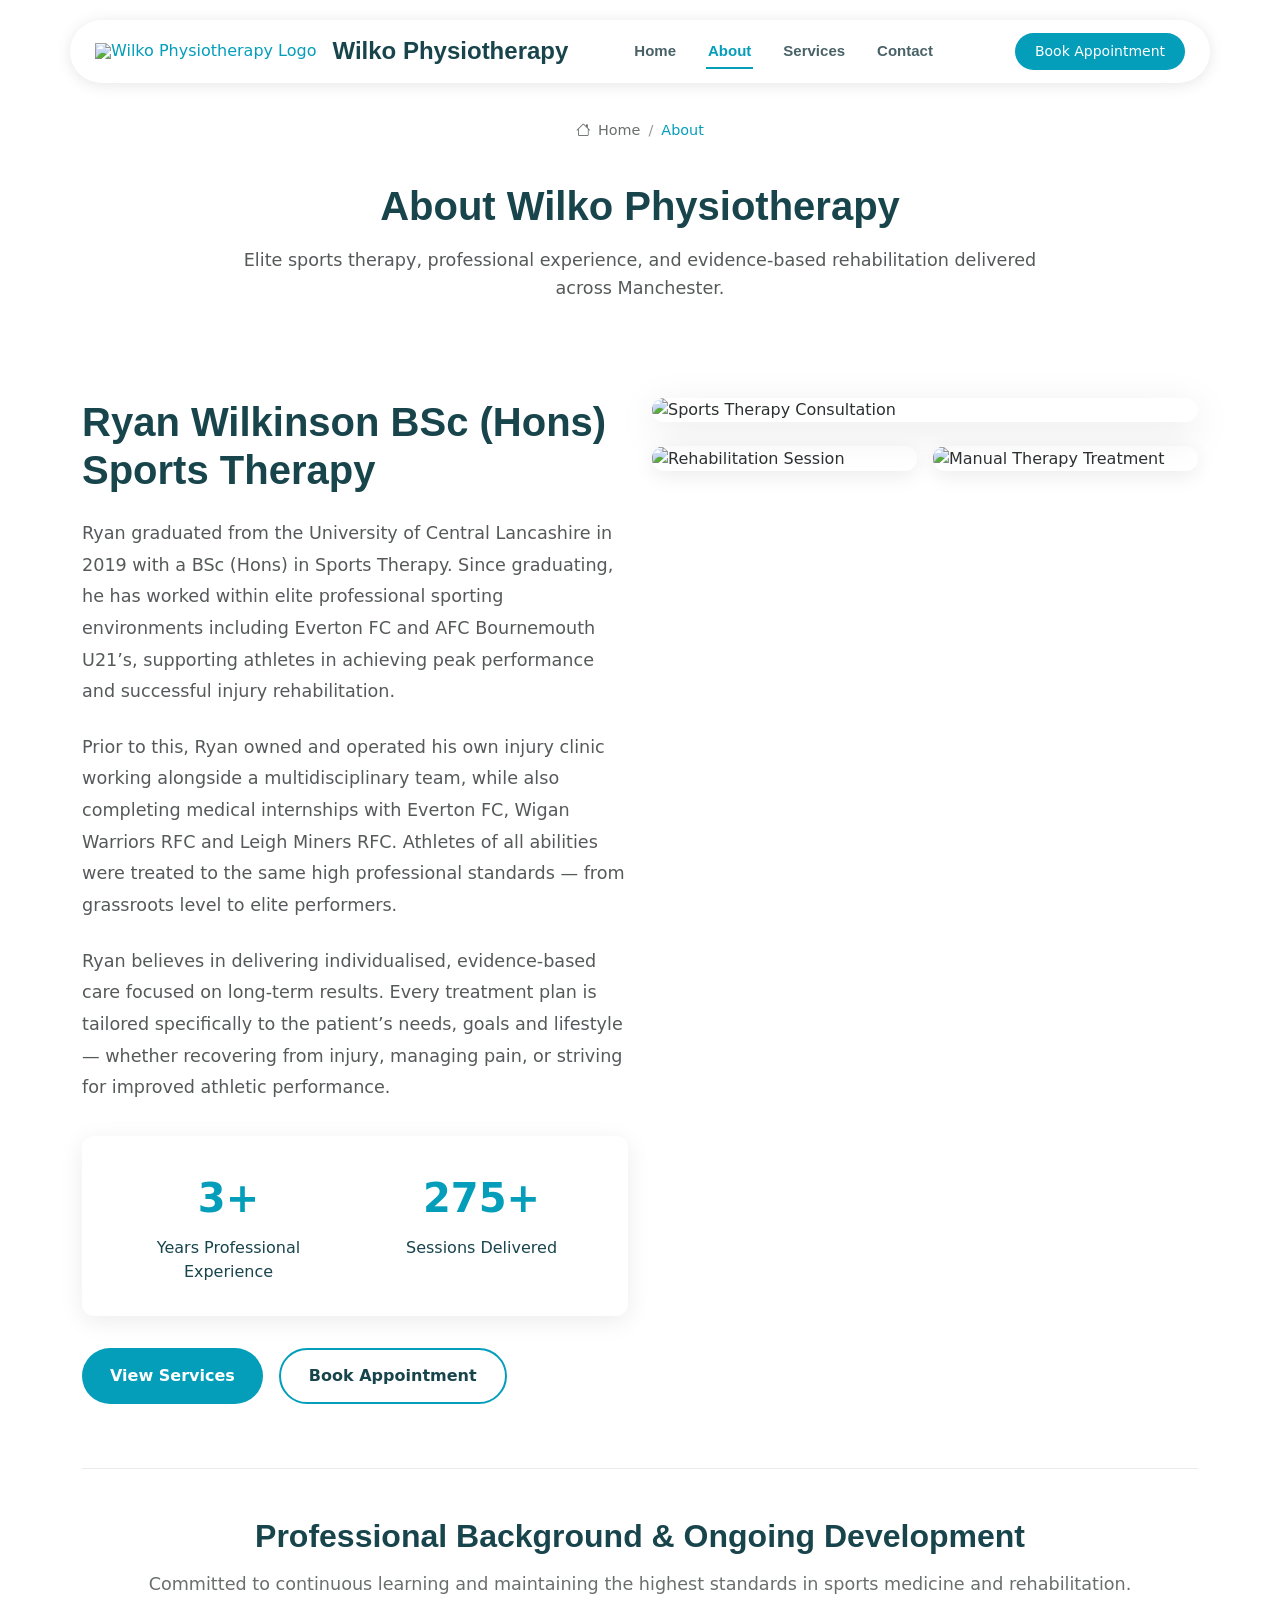
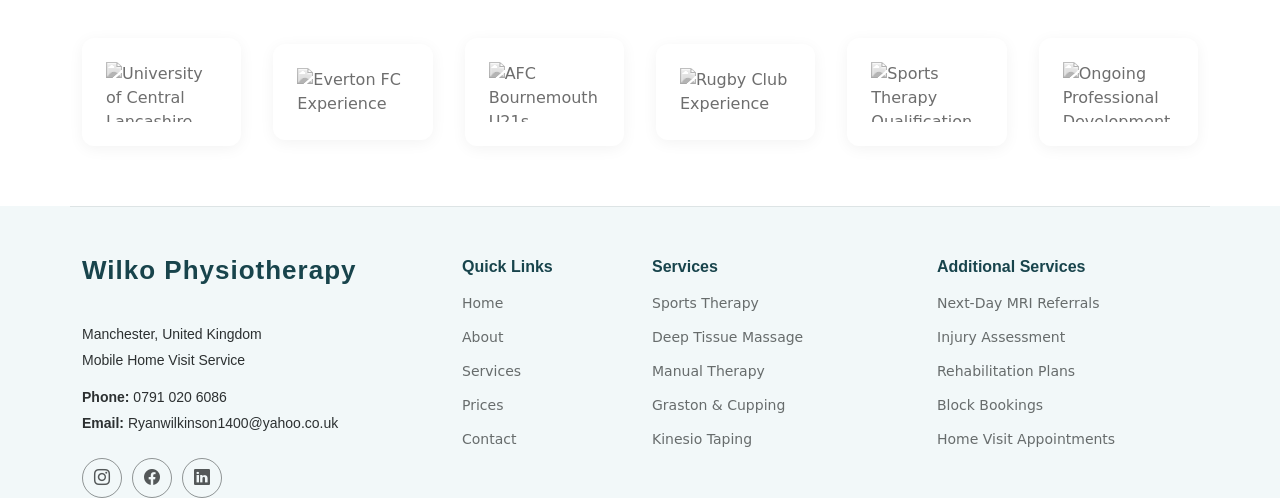
==== commit 26d4a1b3: "updates to website" ====
--- a/about.html
+++ b/about.html
@@ -48,9 +48,6 @@
           <li><a href="index.html">Home</a></li>
           <li><a href="about.html" class="active">About</a></li>
           <li><a href="services.html">Services</a></li>
-          <li><a href="rehabilitation.html">Rehabilitation</a></li>
-          <li><a href="sports-massage.html">Sports Massage</a></li>
-          <li><a href="testimonials.html">Testimonials</a></li>
           <li><a href="contact.html">Contact</a></li>
         </ul>
         <i class="mobile-nav-toggle d-xl-none bi bi-list"></i>
@@ -196,11 +193,11 @@
           <p>Manchester, United Kingdom</p>
           <p>Mobile Home Visit Service</p>
           <p class="mt-3"><strong>Phone:</strong> <span>0791 020 6086</span></p>
-          <p><strong>Email:</strong> <span>RTsportstherapy@yahoo.com</span></p>
+          <p><strong>Email:</strong> <span>Ryanwilkinson1400@yahoo.co.uk</span></p>
         </div>
         <div class="social-links d-flex mt-4">
           <!-- Add real links when available -->
-          <a href="#"><i class="bi bi-instagram"></i></a>
+          <a href="https://www.instagram.com/ryan.wilkinson19/"><i class="bi bi-instagram"></i></a>
           <a href="#"><i class="bi bi-facebook"></i></a>
           <a href="#"><i class="bi bi-linkedin"></i></a>
         </div>
@@ -245,19 +242,8 @@
     </div>
   </div>
 
-  <div class="container copyright text-center mt-4">
-    <p>© <span>Copyright</span> 
-      <strong class="px-1 sitename">Wilko Physiotherapy</strong> 
-      <span>All Rights Reserved</span>
-    </p>
-    <div class="credits">
-      <!-- All the links in the footer should remain intact. -->
-      <!-- You can delete the links only if you've purchased the pro version. -->
-      Designed by <a href="https://bootstrapmade.com/">BootstrapMade</a>
-    </div>
-  </div>
-
 </footer>
+
 
   <!-- Scroll Top -->
   <a href="#" id="scroll-top" class="scroll-top d-flex align-items-center justify-content-center"><i class="bi bi-arrow-up-short"></i></a>
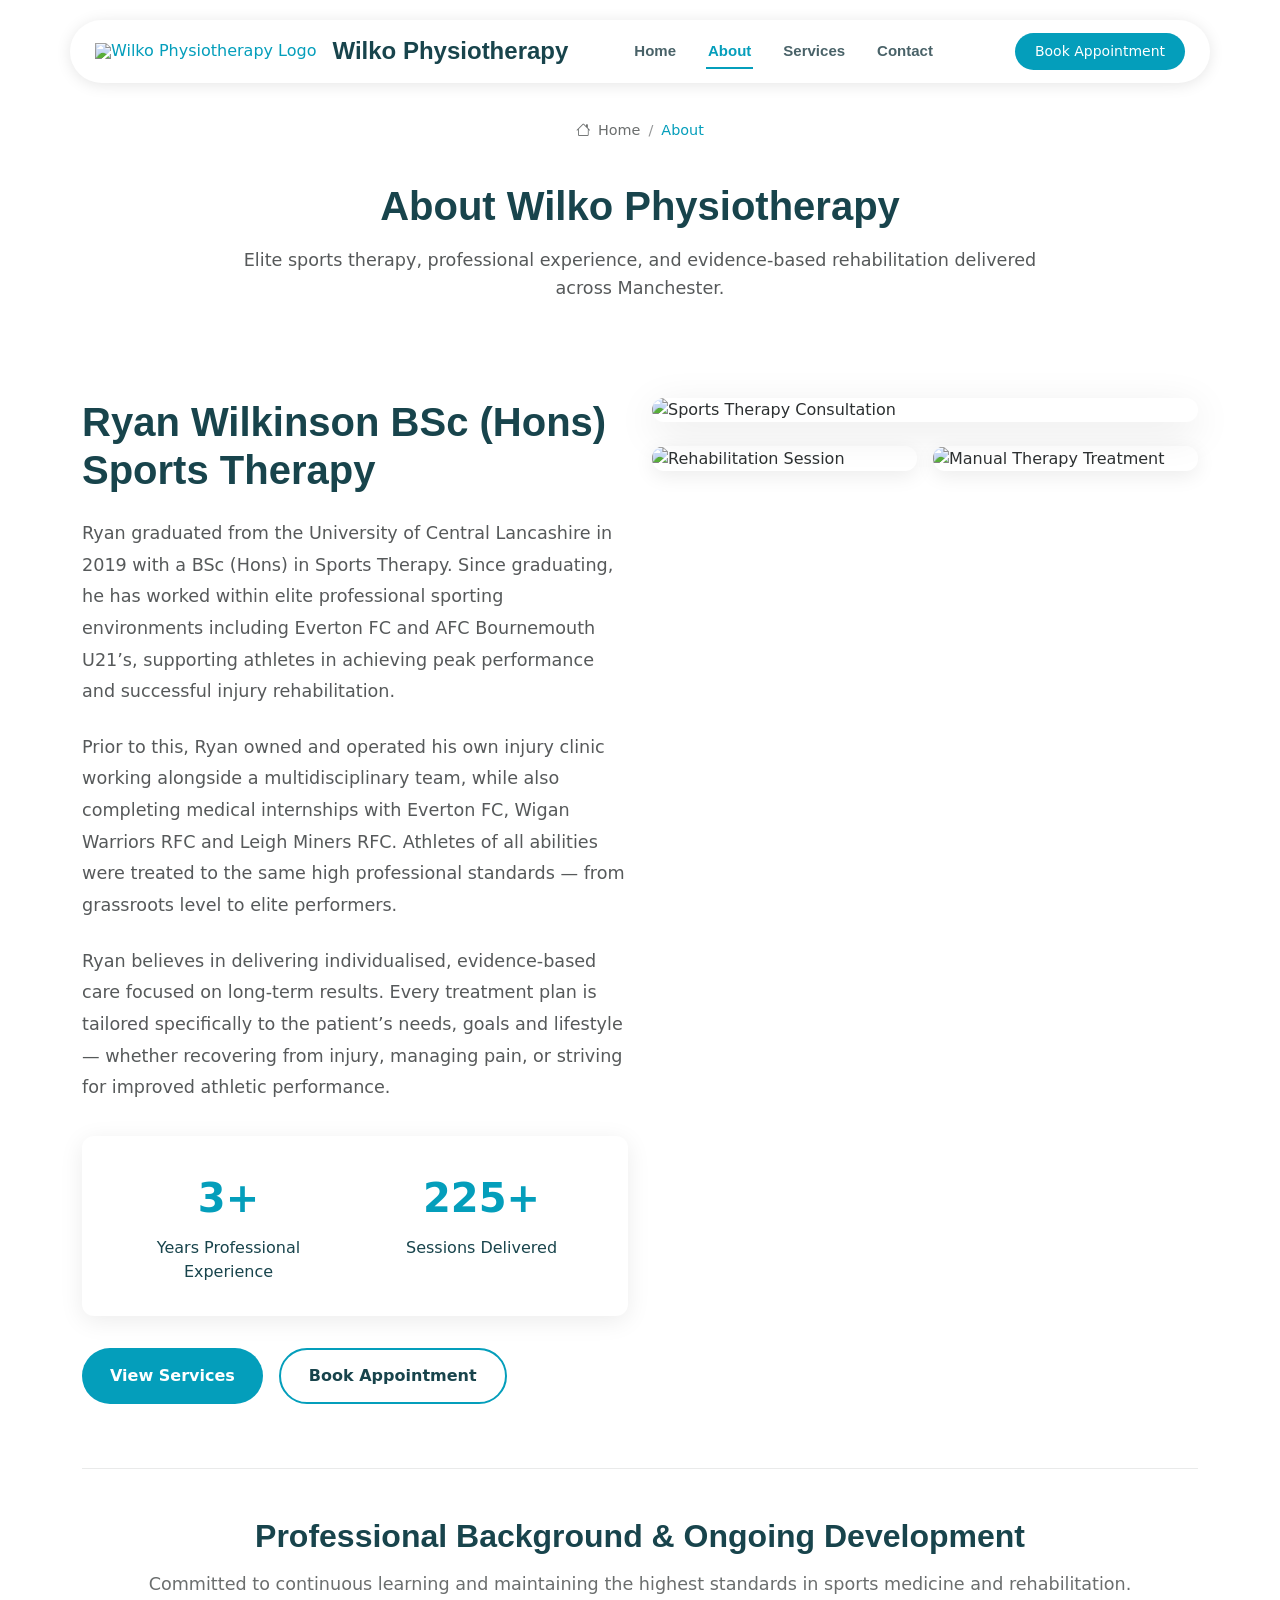
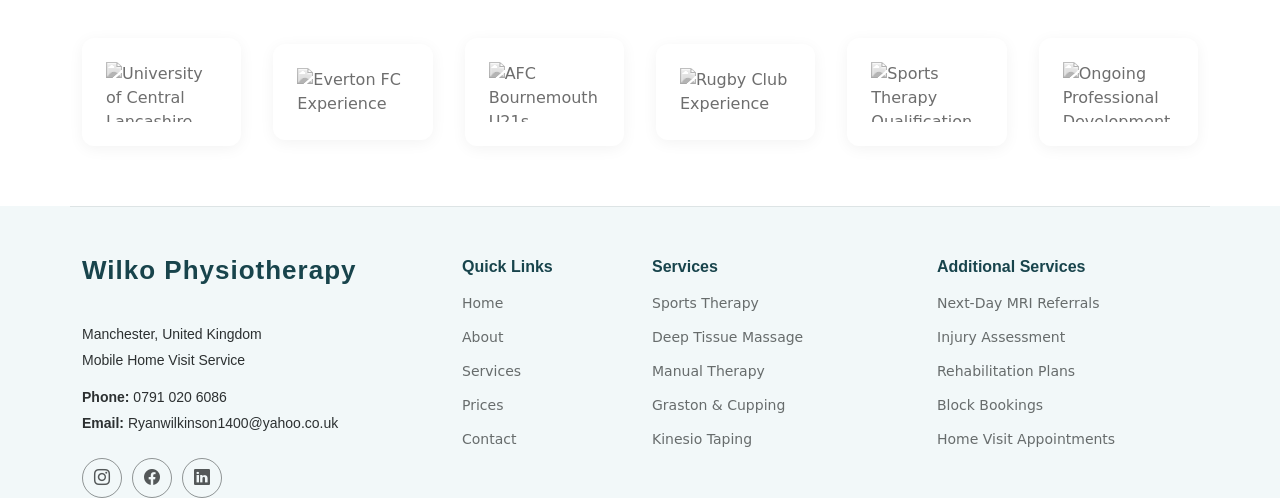
==== commit 92582285: "updates to website" ====
--- a/about.html
+++ b/about.html
@@ -253,7 +253,6 @@
 
   <!-- Vendor JS Files -->
   <script src="assets/vendor/bootstrap/js/bootstrap.bundle.min.js"></script>
-  <script src="assets/vendor/php-email-form/validate.js"></script>
   <script src="assets/vendor/aos/aos.js"></script>
   <script src="assets/vendor/purecounter/purecounter_vanilla.js"></script>
   <script src="assets/vendor/swiper/swiper-bundle.min.js"></script>
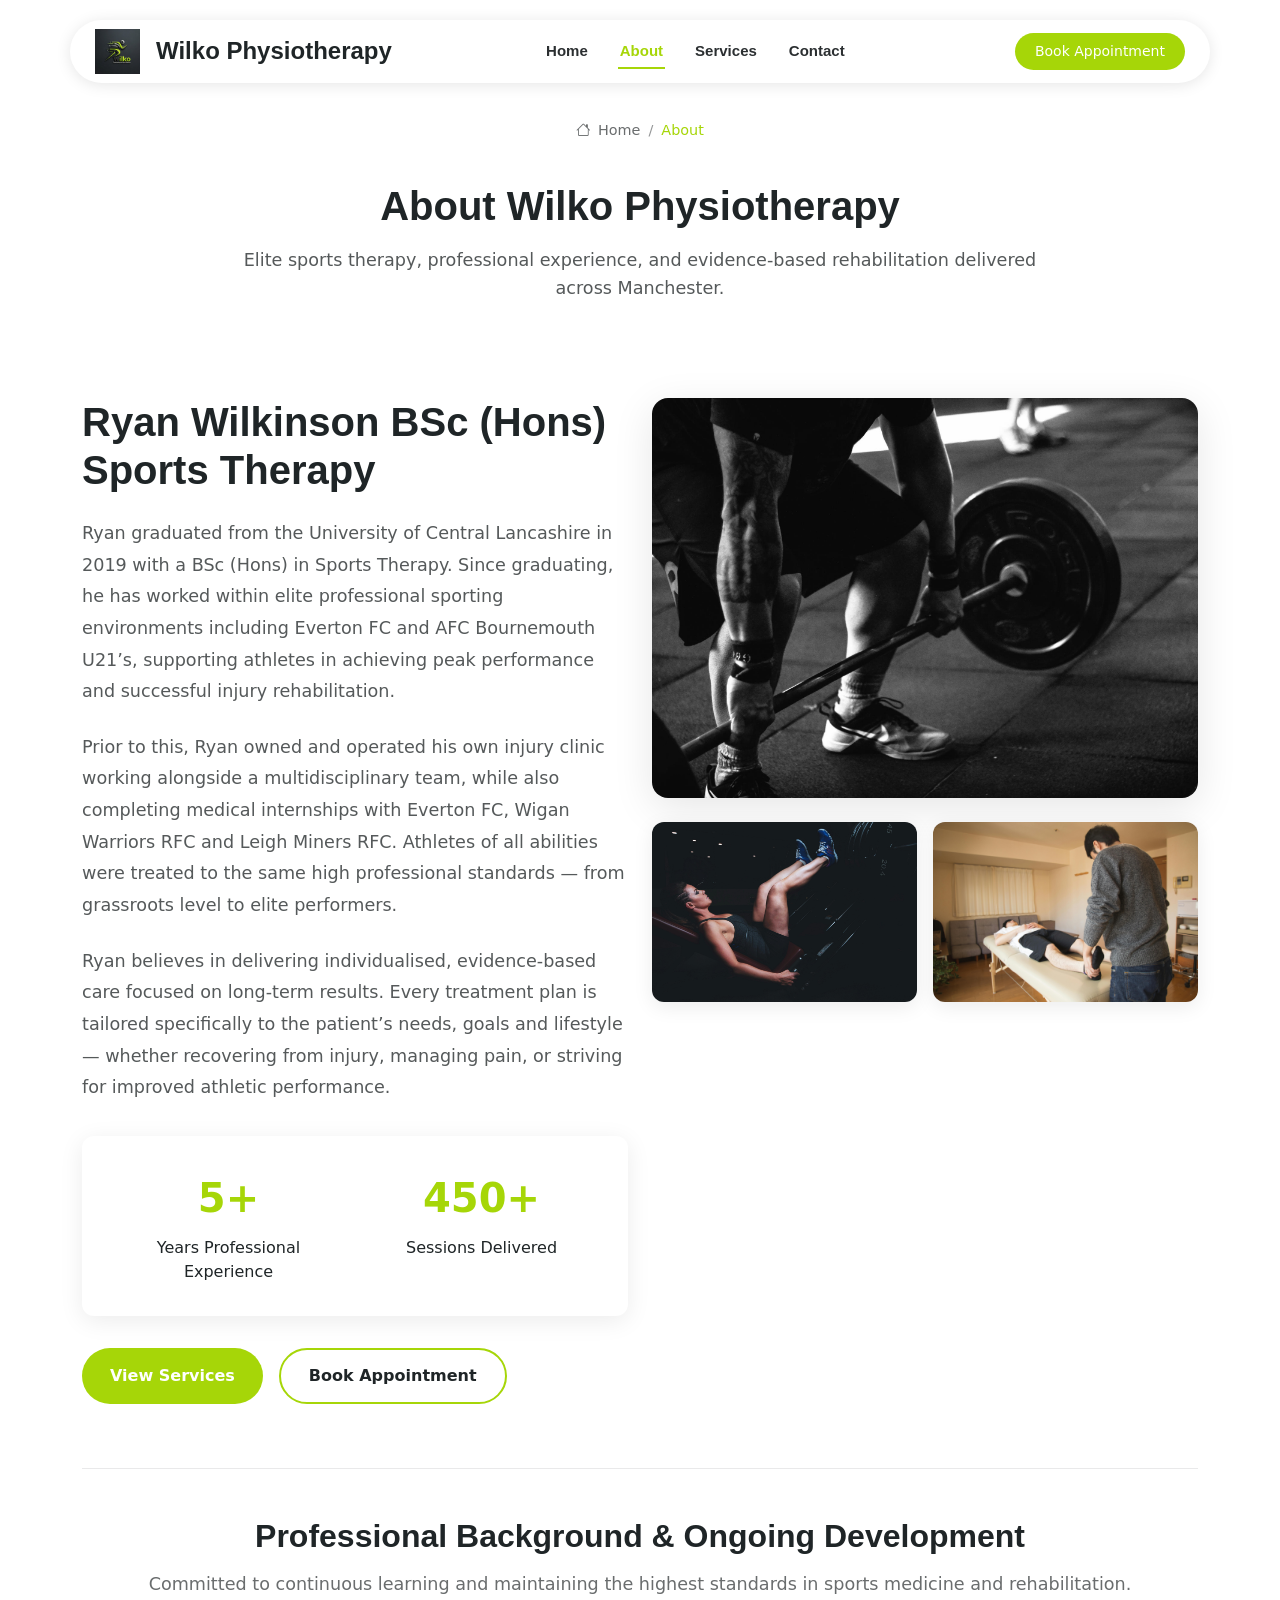
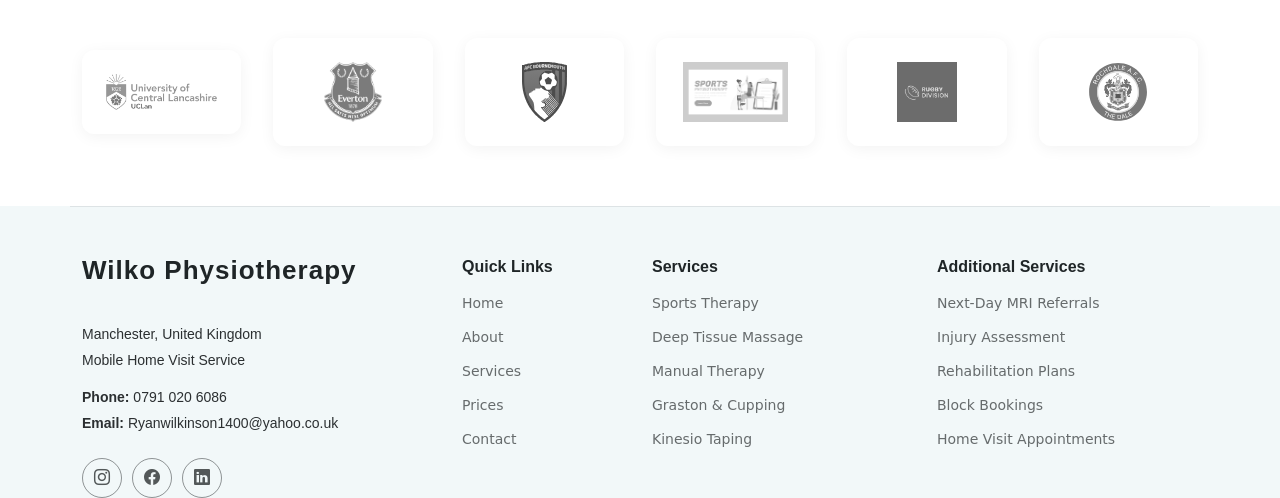
==== commit c9ebc132: "updates to website" ====
--- a/about.html
+++ b/about.html
@@ -38,7 +38,7 @@
 
       <!-- Logo -->
       <a href="index.html" class="logo d-flex align-items-center me-auto me-xl-0">
-        <img src="assets/img/wilko-logo.png" alt="Wilko Physiotherapy Logo" style="max-height: 45px;">
+        <img src="assets/img/gallery/wilkophysio.jpg" alt="Wilko Physiotherapy Logo" style="max-height: 45px;">
         <h1 class="sitename ms-2">Wilko Physiotherapy</h1>
       </a>
 
@@ -128,14 +128,14 @@
         <div class="col-lg-6">
           <div class="image-section" data-aos="fade-left" data-aos-delay="200">
             <div class="main-image">
-              <img src="assets/img/health/consultation-3.webp" alt="Sports Therapy Consultation" class="img-fluid">
+              <img src="assets/img/gallery/gymsnatch.jpg" alt="Sports Therapy Consultation" class="img-fluid">
             </div>
             <div class="image-grid">
               <div class="grid-item">
-                <img src="assets/img/health/facilities-2.webp" alt="Rehabilitation Session" class="img-fluid">
+                <img src="assets/img/gallery/legpress.jpg" alt="Rehabilitation Session" class="img-fluid">
               </div>
               <div class="grid-item">
-                <img src="assets/img/health/staff-5.webp" alt="Manual Therapy Treatment" class="img-fluid">
+                <img src="assets/img/gallery/massage.jpg" alt="Manual Therapy Treatment" class="img-fluid">
               </div>
             </div>
           </div>
@@ -151,22 +151,22 @@
             </div>
             <div class="certifications-grid">
               <div class="certification-item">
-                <img src="assets/img/clients/clients-1.webp" alt="University of Central Lancashire" class="img-fluid">
-              </div>
-              <div class="certification-item">
-                <img src="assets/img/clients/clients-2.webp" alt="Everton FC Experience" class="img-fluid">
-              </div>
-              <div class="certification-item">
-                <img src="assets/img/clients/clients-3.webp" alt="AFC Bournemouth U21s" class="img-fluid">
-              </div>
-              <div class="certification-item">
-                <img src="assets/img/clients/clients-4.webp" alt="Rugby Club Experience" class="img-fluid">
-              </div>
-              <div class="certification-item">
-                <img src="assets/img/clients/clients-5.webp" alt="Sports Therapy Qualification" class="img-fluid">
-              </div>
-              <div class="certification-item">
-                <img src="assets/img/clients/clients-6.webp" alt="Ongoing Professional Development" class="img-fluid">
+                <img src="assets/img/gallery/uni-lancashire.png" alt="University of Central Lancashire" class="img-fluid">
+              </div>
+              <div class="certification-item">
+                <img src="assets/img/gallery/everton.png" alt="Everton FC Experience" class="img-fluid">
+              </div>
+              <div class="certification-item">
+                <img src="assets/img/gallery/bournemoth.svg" alt="AFC Bournemouth U21s" class="img-fluid">
+              </div>
+              <div class="certification-item">
+                <img src="assets/img/gallery/8443582.jpg" alt="Rugby Club Experience" class="img-fluid">
+              </div>
+              <div class="certification-item">
+                <img src="assets/img/gallery/v1048-025.jpg" alt="Sports Therapy Qualification" class="img-fluid">
+              </div>
+              <div class="certification-item">
+                <img src="assets/img/gallery/rochdale.svg" alt="Ongoing Professional Development" class="img-fluid">
               </div>
             </div>
           </div>
--- a/assets/css/main.css
+++ b/assets/css/main.css
@@ -1,17 +1,6 @@
-/**
-* Template Name: MediTrust
-* Template URL: https://bootstrapmade.com/meditrust-bootstrap-hospital-website-template/
-* Updated: Jul 04 2025 with Bootstrap v5.3.7
-* Author: BootstrapMade.com
-* License: https://bootstrapmade.com/license/
-*/
 
 @charset "UTF-8";
 
-/*--------------------------------------------------------------
-# Font & Color Variables
-# Help: https://bootstrapmade.com/color-system/
---------------------------------------------------------------*/
 /* Fonts */
 :root {
   --default-font: "Roboto",  system-ui, -apple-system, "Segoe UI", Roboto, "Helvetica Neue", Arial, "Noto Sans", "Liberation Sans", sans-serif, "Apple Color Emoji", "Segoe UI Emoji", "Segoe UI Symbol", "Noto Color Emoji";
@@ -20,23 +9,38 @@
 }
 
 /* Global Colors - The following color variables are used throughout the website. Updating them here will change the color scheme of the entire website */
+/* Global Brand Colors */
 :root { 
-  --background-color: #ffffff; /* Background color for the entire website, including individual sections */
-  --default-color: #2c3031; /* Default color used for the majority of the text content across the entire website */
-  --heading-color: #18444c; /* Color for headings, subheadings and title throughout the website */
-  --accent-color: #049ebb; /* Accent color that represents your brand on the website. It's used for buttons, links, and other elements that need to stand out */
-  --surface-color: #ffffff; /* The surface color is used as a background of boxed elements within sections, such as cards, icon boxes, or other elements that require a visual separation from the global background. */
-  --contrast-color: #ffffff; /* Contrast color for text, ensuring readability against backgrounds of accent, heading, or default colors. */
-}
-
-/* Nav Menu Colors - The following color variables are used specifically for the navigation menu. They are separate from the global colors to allow for more customization options */
+  --background-color: #ffffff;
+  --default-color: #2b2f31; 
+  --heading-color: #1f2527; 
+  --accent-color: #a6d608;  /* Brand Lime Green */
+  --surface-color: #ffffff;
+  --contrast-color: #ffffff;
+}
+
+/* Navigation Colors */
 :root {
-  --nav-color: #496268;  /* The default color of the main navmenu links */
-  --nav-hover-color: #049ebb; /* Applied to main navmenu links when they are hovered over or active */
-  --nav-mobile-background-color: #ffffff; /* Used as the background color for mobile navigation menu */
-  --nav-dropdown-background-color: #ffffff; /* Used as the background color for dropdown items that appear when hovering over primary navigation items */
-  --nav-dropdown-color: #496268; /* Used for navigation links of the dropdown items in the navigation menu. */
-  --nav-dropdown-hover-color: #049ebb; /* Similar to --nav-hover-color, this color is applied to dropdown navigation links when they are hovered over. */
+  --nav-color: #2b2f31;
+  --nav-hover-color: #a6d608; 
+  --nav-mobile-background-color: #ffffff;
+  --nav-dropdown-background-color: #ffffff;
+  --nav-dropdown-color: #2b2f31;
+  --nav-dropdown-hover-color: #a6d608;
+}
+
+/* Background Presets */
+.light-background {
+  --background-color: #f5f7f7;
+  --surface-color: #ffffff;
+}
+
+.dark-background {
+  --background-color: #1f2527; /* Charcoal from logo */
+  --default-color: #ffffff;
+  --heading-color: #ffffff;
+  --surface-color: #2b2f31;
+  --contrast-color: #ffffff;
 }
 
 /* Color Presets - These classes override global colors when applied to any section or element, providing reuse of the sam color scheme. */
@@ -46,13 +50,6 @@
   --surface-color: #ffffff;
 }
 
-.dark-background {
-  --background-color: #021418;
-  --default-color: #ffffff;
-  --heading-color: #ffffff;
-  --surface-color: #11262a;
-  --contrast-color: #ffffff;
-}
 
 /* Smooth scroll */
 :root {
